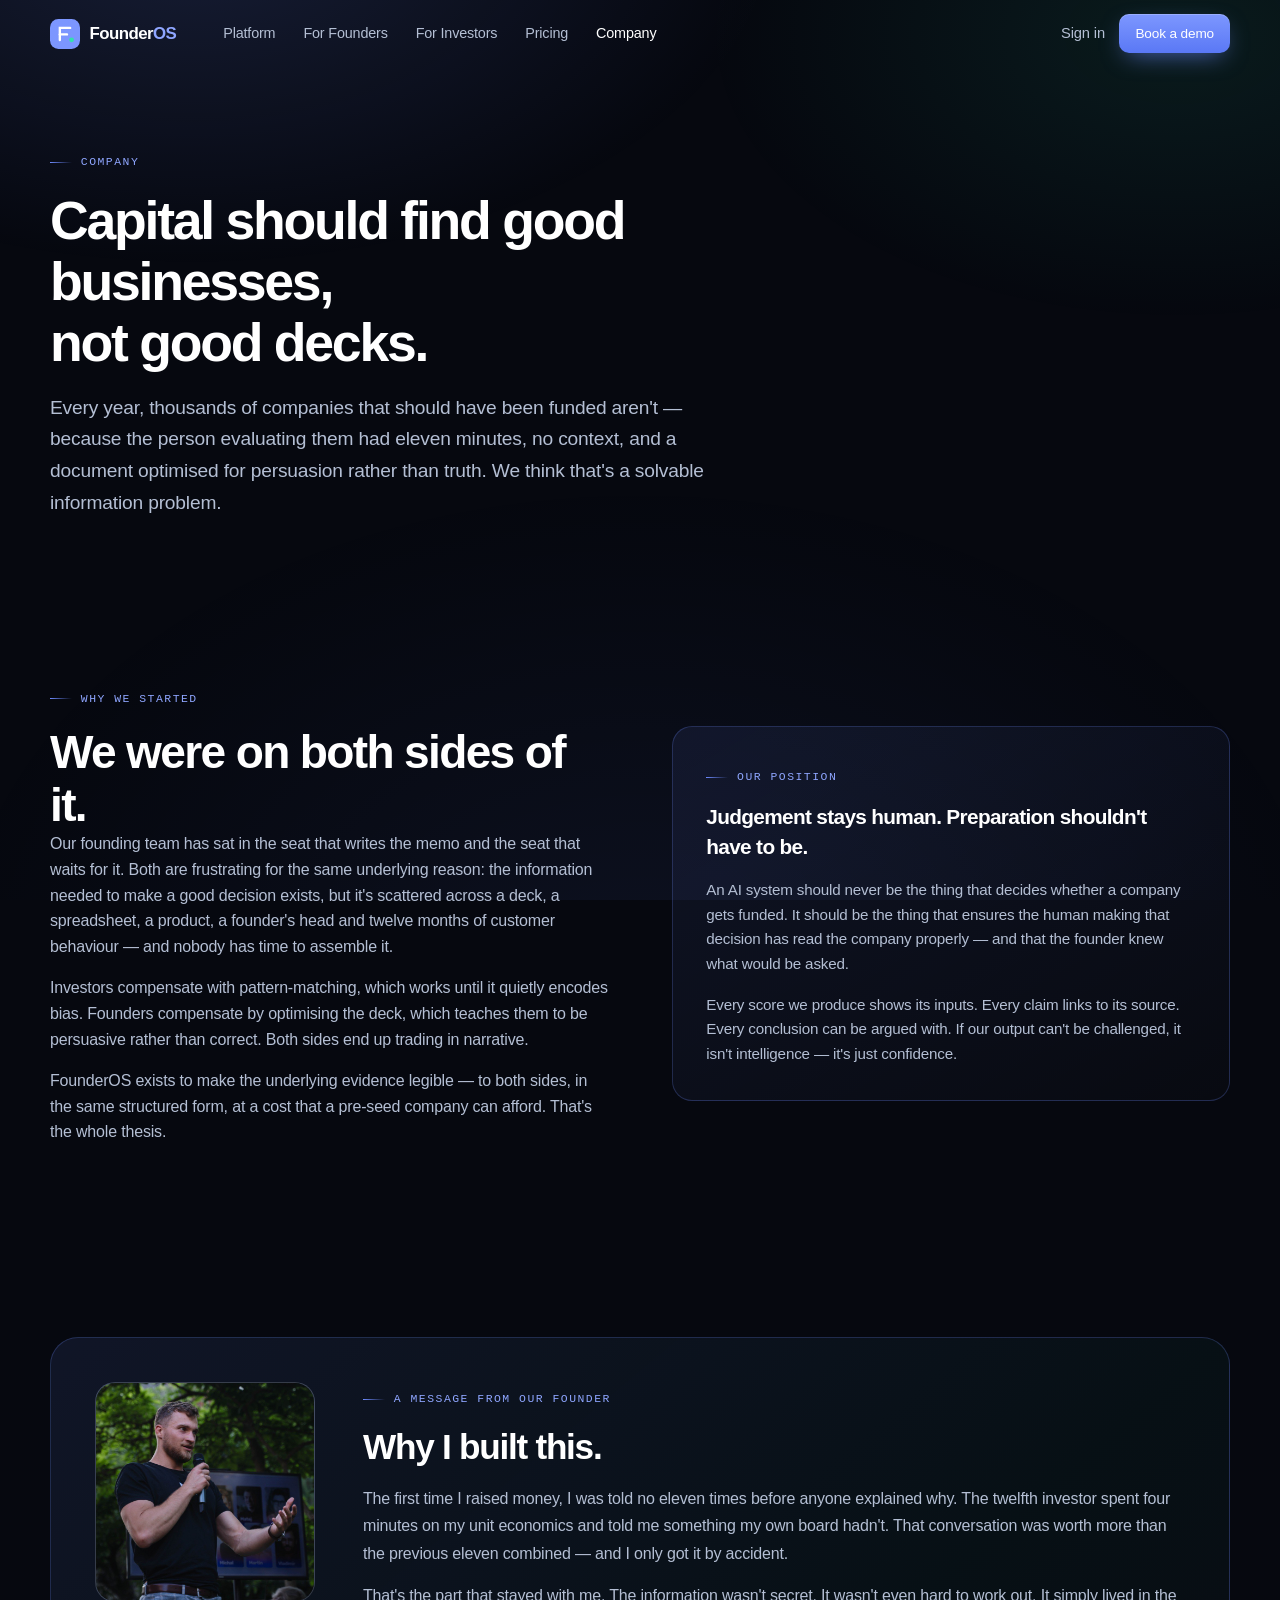
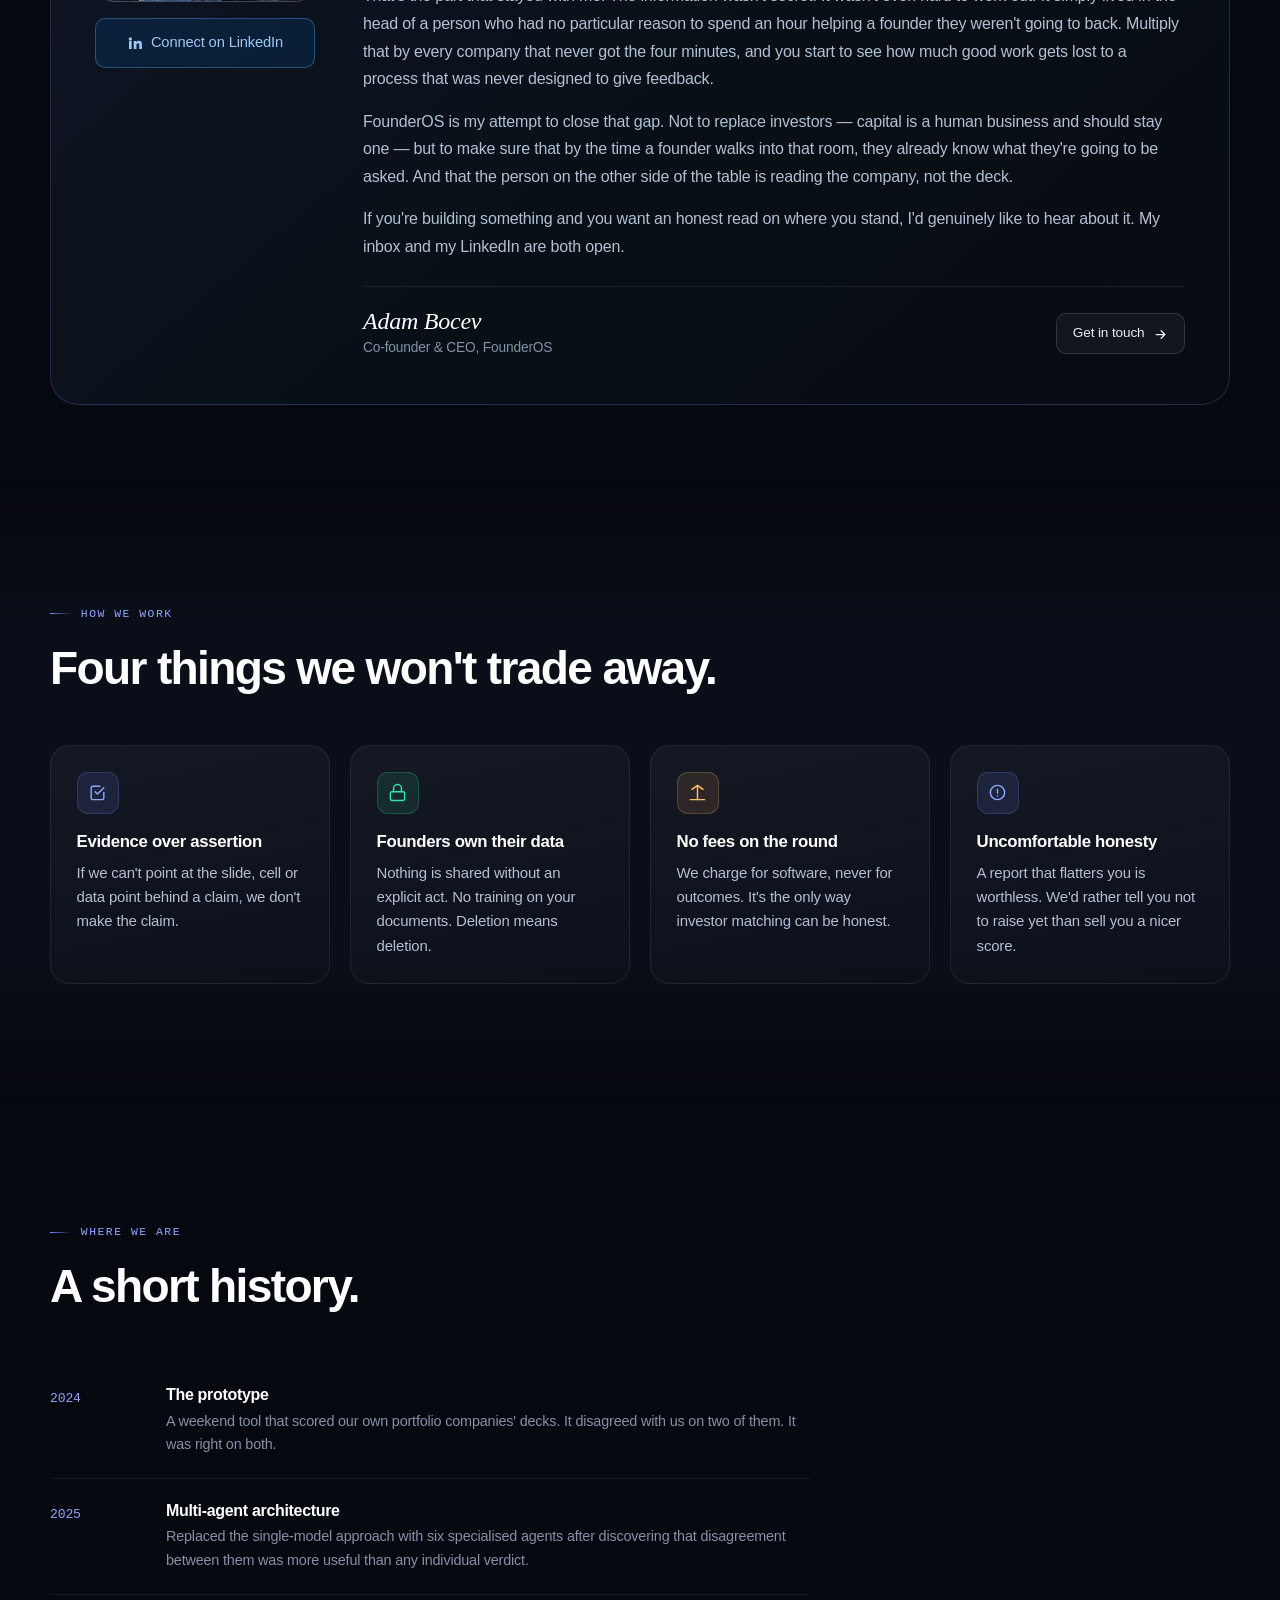
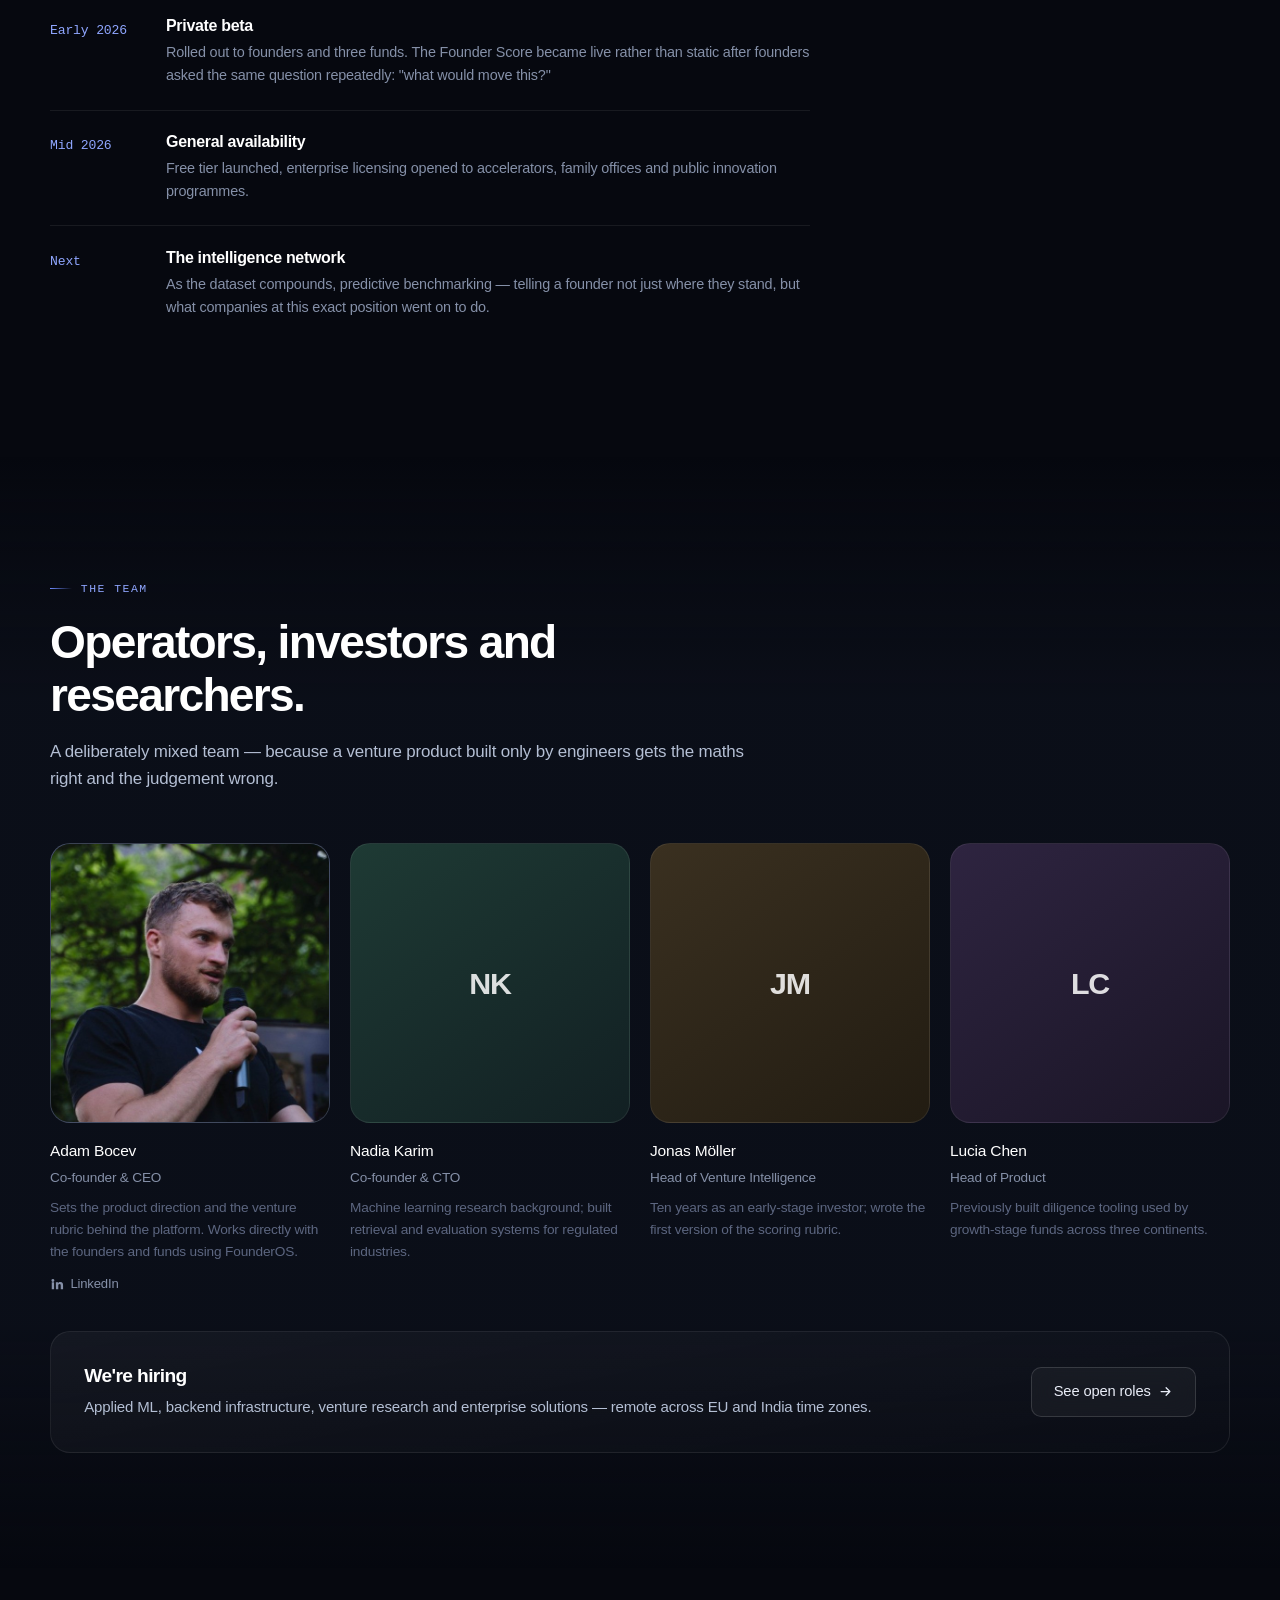
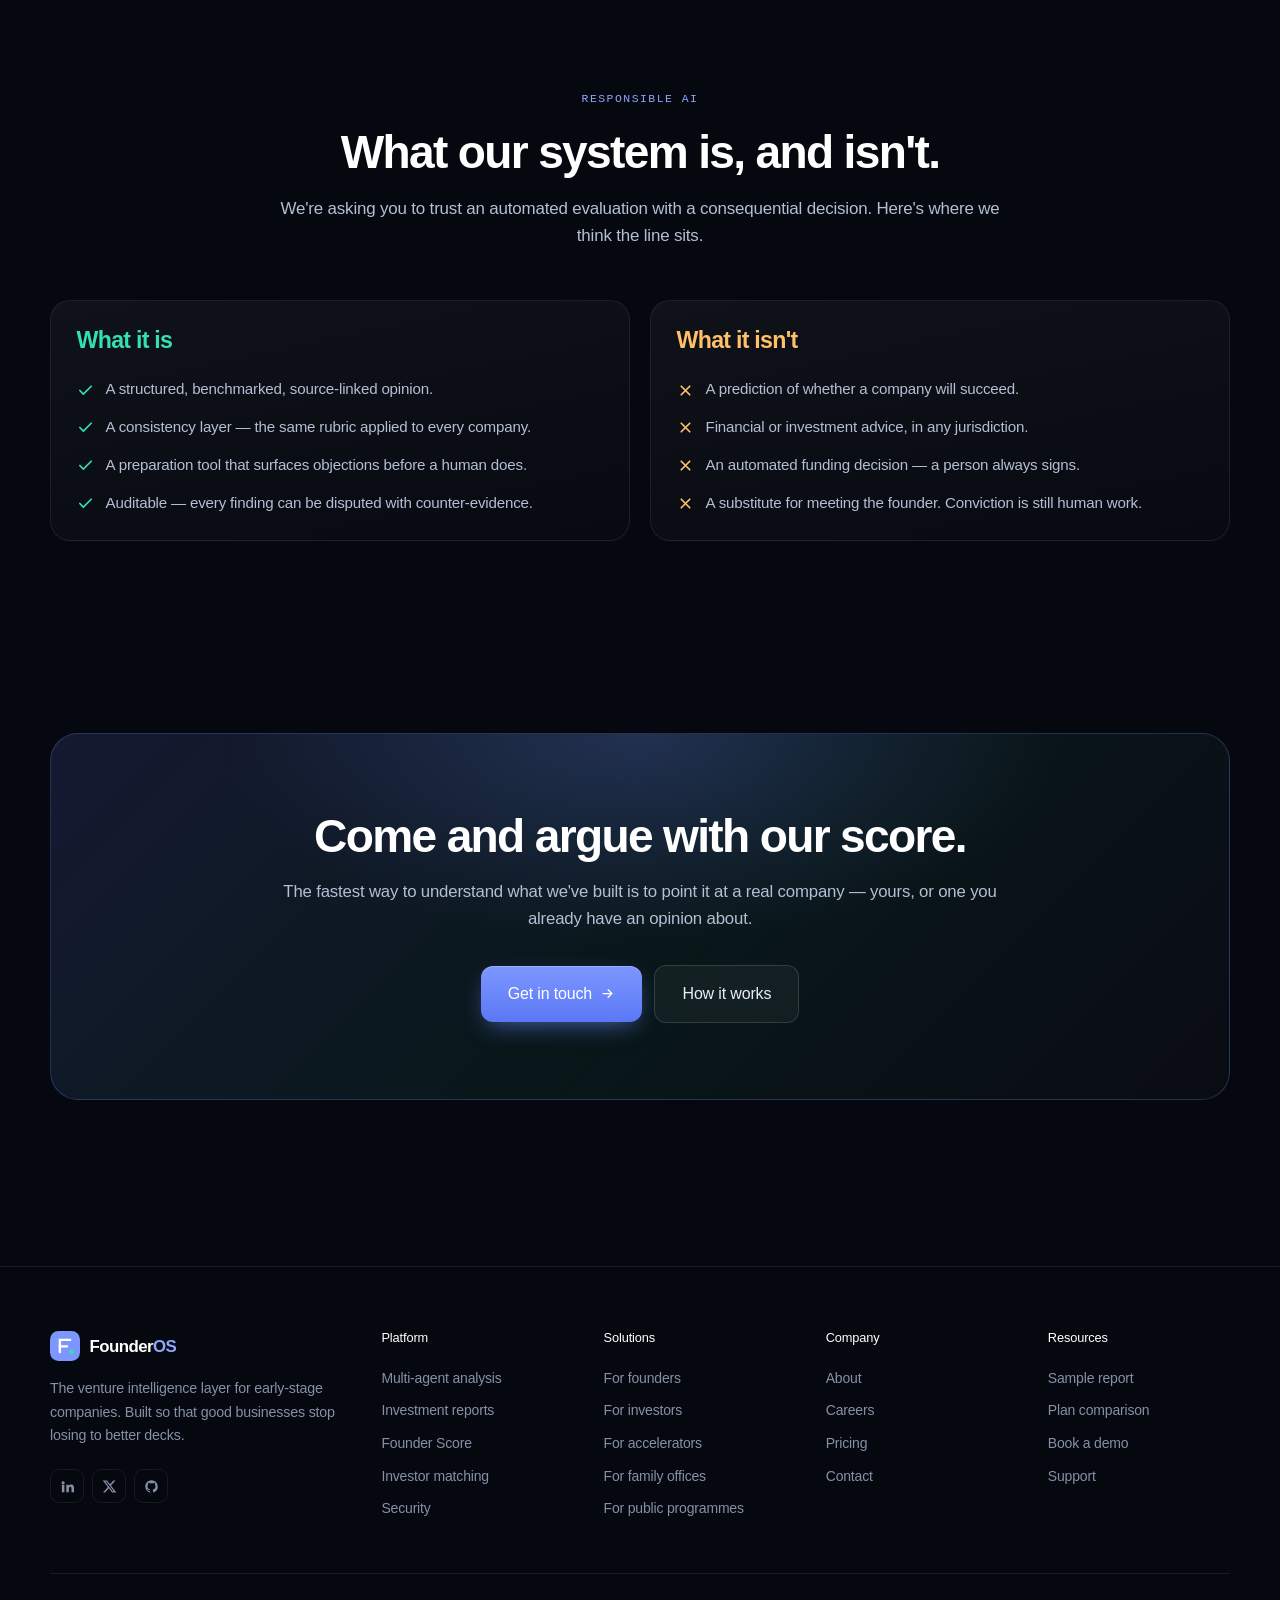
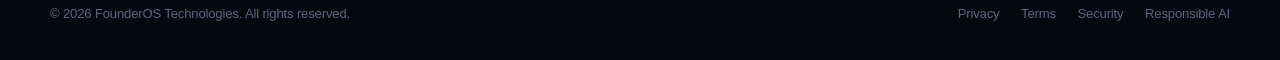
==== about.html @ e280fdc2 "Add FounderOS marketing website Seven-page static marketing site for FounderOS, the AI venture intel" ====
<!DOCTYPE html>
<html lang="en">
<head>
<meta charset="UTF-8">
<meta name="viewport" content="width=device-width, initial-scale=1">
<title>Company — Why we built FounderOS</title>
<meta name="description" content="FounderOS is building the venture intelligence layer for early-stage companies — so capital finds good businesses instead of good decks. Our story, principles and team.">
<meta name="theme-color" content="#06080F">
<link rel="icon" href="data:image/svg+xml,<svg xmlns='http://www.w3.org/2000/svg' viewBox='0 0 32 32'><rect width='32' height='32' rx='8' fill='%236E8BFF'/><path d='M10 22V10h11M10 16.5h8' stroke='%23fff' stroke-width='2.4' fill='none' stroke-linecap='round'/></svg>">
<link rel="stylesheet" href="assets/css/style.css">
</head>
<body>

<header class="nav">
  <div class="wrap nav__inner">
    <a href="index.html" class="logo" aria-label="FounderOS home">
      <svg class="logo__mark" viewBox="0 0 32 32" fill="none" aria-hidden="true">
        <rect width="32" height="32" rx="9" fill="url(#lg)"/>
        <path d="M10.5 22.5V9.5h11" stroke="#fff" stroke-width="2.5" stroke-linecap="round"/>
        <path d="M10.5 16.4h7.6" stroke="#fff" stroke-width="2.5" stroke-linecap="round"/>
        <circle cx="23" cy="22.2" r="2.6" fill="#33E0AE"/>
        <defs><linearGradient id="lg" x1="0" y1="0" x2="32" y2="32"><stop stop-color="#7D97FF"/><stop offset="1" stop-color="#4C69E8"/></linearGradient></defs>
      </svg>
      <span class="logo__text">Founder<span>OS</span></span>
    </a>
    <nav class="nav__links" aria-label="Primary">
      <a href="platform.html">Platform</a>
      <a href="founders.html">For Founders</a>
      <a href="investors.html">For Investors</a>
      <a href="pricing.html">Pricing</a>
      <a href="about.html">Company</a>
    </nav>
    <div class="nav__actions">
      <a href="contact.html" class="btn btn--quiet">Sign in</a>
      <a href="contact.html" class="btn btn--primary btn--sm">Book a demo</a>
      <button class="nav__toggle" aria-label="Toggle menu" aria-expanded="false"><span></span></button>
    </div>
  </div>
</header>

<div class="nav__mobile">
  <a href="platform.html">Platform</a>
  <a href="founders.html">For Founders</a>
  <a href="investors.html">For Investors</a>
  <a href="pricing.html">Pricing</a>
  <a href="about.html">Company</a>
  <a href="contact.html">Contact</a>
  <a href="contact.html" class="btn btn--primary btn--block">Book a demo</a>
</div>

<main>

<section class="page-hero">
  <div class="wrap">
    <div class="reveal" style="max-width:50rem">
      <span class="eyebrow">Company</span>
      <h1>Capital should find good businesses,<br>not good decks.</h1>
      <p class="lead">Every year, thousands of companies that should have been funded aren't — because
         the person evaluating them had eleven minutes, no context, and a document optimised for
         persuasion rather than truth. We think that's a solvable information problem.</p>
    </div>
  </div>
</section>

<!-- STORY -->
<section class="section">
  <div class="wrap">
    <div class="split">
      <div class="reveal">
        <span class="eyebrow">Why we started</span>
        <h2>We were on both sides of it.</h2>
        <p style="margin-bottom:1rem">Our founding team has sat in the seat that writes the memo and the seat that
           waits for it. Both are frustrating for the same underlying reason: the information
           needed to make a good decision exists, but it's scattered across a deck, a spreadsheet,
           a product, a founder's head and twelve months of customer behaviour — and nobody has
           time to assemble it.</p>
        <p style="margin-bottom:1rem">Investors compensate with pattern-matching, which works until it quietly
           encodes bias. Founders compensate by optimising the deck, which teaches them to be
           persuasive rather than correct. Both sides end up trading in narrative.</p>
        <p>FounderOS exists to make the underlying evidence legible — to both sides, in the
           same structured form, at a cost that a pre-seed company can afford. That's the whole
           thesis.</p>
      </div>

      <div class="split__media reveal" data-d="2">
        <div class="card card--pad" style="background:linear-gradient(150deg,rgba(110,139,255,.09),rgba(255,255,255,.01));border-color:rgba(110,139,255,.24)">
          <span class="eyebrow" style="margin-bottom:1rem">Our position</span>
          <h3 style="font-size:1.3rem;line-height:1.4;margin-bottom:1.1rem">Judgement stays human. Preparation shouldn't have to be.</h3>
          <p style="font-size:.95rem">An AI system should never be the thing that decides whether a company gets
             funded. It should be the thing that ensures the human making that decision has read
             the company properly — and that the founder knew what would be asked.</p>
          <p style="font-size:.95rem;margin-top:1rem">Every score we produce shows its inputs. Every claim links to its source.
             Every conclusion can be argued with. If our output can't be challenged, it isn't
             intelligence — it's just confidence.</p>
        </div>
      </div>
    </div>
  </div>
</section>

<!-- FOUNDER'S MESSAGE -->
<section class="section--tight" id="founders-message">
  <div class="wrap reveal">
    <div class="founder-note">
      <div class="founder-note__aside">
        <div class="portrait">
          <span class="portrait__fallback">AB</span>
          <img src="assets/img/adam-bocev.jpg" alt="Adam Bocev, Co-founder and CEO of FounderOS" loading="lazy" onerror="this.remove()">
        </div>
        <a href="https://www.linkedin.com/in/adam-bocev/" class="btn btn--li btn--block" target="_blank" rel="noopener noreferrer">
          <svg viewBox="0 0 24 24" fill="currentColor" aria-hidden="true"><path d="M4.98 3.5a2.5 2.5 0 11-.02 5 2.5 2.5 0 01.02-5zM3 9h4v12H3zM10 9h3.8v1.65h.05c.53-.95 1.83-1.95 3.77-1.95 4.03 0 4.78 2.5 4.78 5.76V21h-4v-5.7c0-1.36-.03-3.1-1.95-3.1-1.95 0-2.25 1.47-2.25 3v5.8h-4z"/></svg>
          Connect on LinkedIn
        </a>
      </div>

      <div class="founder-note__body">
        <span class="eyebrow">A message from our founder</span>
        <h2 style="font-size:clamp(1.6rem,2.8vw,2.2rem);margin-bottom:1.1rem">Why I built this.</h2>

        <p class="lead">The first time I raised money, I was told no eleven times before anyone
           explained why. The twelfth investor spent four minutes on my unit economics and told me
           something my own board hadn't. That conversation was worth more than the previous eleven
           combined — and I only got it by accident.</p>

        <p>That's the part that stayed with me. The information wasn't secret. It wasn't even hard
           to work out. It simply lived in the head of a person who had no particular reason to
           spend an hour helping a founder they weren't going to back. Multiply that by every
           company that never got the four minutes, and you start to see how much good work gets
           lost to a process that was never designed to give feedback.</p>

        <p>FounderOS is my attempt to close that gap. Not to replace investors — capital is a human
           business and should stay one — but to make sure that by the time a founder walks into
           that room, they already know what they're going to be asked. And that the person on the
           other side of the table is reading the company, not the deck.</p>

        <p>If you're building something and you want an honest read on where you stand, I'd genuinely
           like to hear about it. My inbox and my LinkedIn are both open.</p>

        <div class="signature">
          <div>
            <div class="signature__name">Adam Bocev</div>
            <div class="signature__role">Co-founder &amp; CEO, FounderOS</div>
          </div>
          <a href="contact.html" class="btn btn--ghost btn--sm" style="margin-left:auto">Get in touch
            <svg class="arrow" viewBox="0 0 24 24" fill="none" stroke="currentColor" stroke-width="2" stroke-linecap="round" stroke-linejoin="round"><path d="M5 12h14M13 6l6 6-6 6"/></svg>
          </a>
        </div>
      </div>
    </div>
  </div>
</section>

<!-- PRINCIPLES -->
<section class="section section--alt">
  <div class="wrap">
    <div class="sec-head reveal">
      <span class="eyebrow">How we work</span>
      <h2>Four things we won't trade away.</h2>
    </div>

    <div class="grid grid-4">
      <article class="card reveal" data-d="1">
        <div class="card__icon"><svg viewBox="0 0 24 24" fill="none" stroke="currentColor" stroke-width="1.8" stroke-linecap="round" stroke-linejoin="round"><path d="M9 11l3 3 8-8"/><path d="M20 12v7a2 2 0 01-2 2H6a2 2 0 01-2-2V6a2 2 0 012-2h9"/></svg></div>
        <h4>Evidence over assertion</h4>
        <p>If we can't point at the slide, cell or data point behind a claim, we don't make the claim.</p>
      </article>
      <article class="card reveal" data-d="2">
        <div class="card__icon card__icon--mint"><svg viewBox="0 0 24 24" fill="none" stroke="currentColor" stroke-width="1.8" stroke-linecap="round" stroke-linejoin="round"><rect x="3" y="11" width="18" height="11" rx="2"/><path d="M7 11V7a5 5 0 0110 0v4"/></svg></div>
        <h4>Founders own their data</h4>
        <p>Nothing is shared without an explicit act. No training on your documents. Deletion means deletion.</p>
      </article>
      <article class="card reveal" data-d="3">
        <div class="card__icon card__icon--amber"><svg viewBox="0 0 24 24" fill="none" stroke="currentColor" stroke-width="1.8" stroke-linecap="round" stroke-linejoin="round"><path d="M12 3v18M5 8l7-5 7 5"/><path d="M3 21h18"/></svg></div>
        <h4>No fees on the round</h4>
        <p>We charge for software, never for outcomes. It's the only way investor matching can be honest.</p>
      </article>
      <article class="card reveal" data-d="4">
        <div class="card__icon"><svg viewBox="0 0 24 24" fill="none" stroke="currentColor" stroke-width="1.8" stroke-linecap="round" stroke-linejoin="round"><circle cx="12" cy="12" r="9"/><path d="M12 8v5M12 16.5h.01"/></svg></div>
        <h4>Uncomfortable honesty</h4>
        <p>A report that flatters you is worthless. We'd rather tell you not to raise yet than sell you a nicer score.</p>
      </article>
    </div>
  </div>
</section>

<!-- TIMELINE -->
<section class="section">
  <div class="wrap">
    <div class="sec-head reveal">
      <span class="eyebrow">Where we are</span>
      <h2>A short history.</h2>
    </div>
    <div class="timeline reveal">
      <div class="tl-item"><span class="yr">2024</span><div><h4>The prototype</h4><p>A weekend tool that scored our own portfolio companies' decks. It disagreed with us on two of them. It was right on both.</p></div></div>
      <div class="tl-item"><span class="yr">2025</span><div><h4>Multi-agent architecture</h4><p>Replaced the single-model approach with six specialised agents after discovering that disagreement between them was more useful than any individual verdict.</p></div></div>
      <div class="tl-item"><span class="yr">Early 2026</span><div><h4>Private beta</h4><p>Rolled out to founders and three funds. The Founder Score became live rather than static after founders asked the same question repeatedly: "what would move this?"</p></div></div>
      <div class="tl-item"><span class="yr">Mid 2026</span><div><h4>General availability</h4><p>Free tier launched, enterprise licensing opened to accelerators, family offices and public innovation programmes.</p></div></div>
      <div class="tl-item"><span class="yr">Next</span><div><h4>The intelligence network</h4><p>As the dataset compounds, predictive benchmarking — telling a founder not just where they stand, but what companies at this exact position went on to do.</p></div></div>
    </div>
  </div>
</section>

<!-- TEAM -->
<section class="section section--alt">
  <div class="wrap">
    <div class="sec-head reveal">
      <span class="eyebrow">The team</span>
      <h2>Operators, investors and researchers.</h2>
      <p>A deliberately mixed team — because a venture product built only by engineers gets the
         maths right and the judgement wrong.</p>
    </div>

    <div class="team">
      <div class="member reveal" data-d="1">
        <div class="portrait" style="margin-bottom:1rem">
          <span class="portrait__fallback">AB</span>
          <img src="assets/img/adam-bocev-portrait.jpg" alt="Adam Bocev" loading="lazy" onerror="this.remove()">
        </div>
        <b>Adam Bocev</b><span>Co-founder &amp; CEO</span>
        <p>Sets the product direction and the venture rubric behind the platform. Works directly with the founders and funds using FounderOS.</p>
        <a class="member__li" href="https://www.linkedin.com/in/adam-bocev/" target="_blank" rel="noopener noreferrer">
          <svg viewBox="0 0 24 24" fill="currentColor" aria-hidden="true"><path d="M4.98 3.5a2.5 2.5 0 11-.02 5 2.5 2.5 0 01.02-5zM3 9h4v12H3zM10 9h3.8v1.65h.05c.53-.95 1.83-1.95 3.77-1.95 4.03 0 4.78 2.5 4.78 5.76V21h-4v-5.7c0-1.36-.03-3.1-1.95-3.1-1.95 0-2.25 1.47-2.25 3v5.8h-4z"/></svg>
          LinkedIn
        </a>
      </div>
      <div class="member reveal" data-d="2">
        <div class="member__ph" style="background:linear-gradient(145deg,#1E3A34,#122023)">NK</div>
        <b>Nadia Karim</b><span>Co-founder &amp; CTO</span>
        <p>Machine learning research background; built retrieval and evaluation systems for regulated industries.</p>
      </div>
      <div class="member reveal" data-d="3">
        <div class="member__ph" style="background:linear-gradient(145deg,#3A3020,#221C12)">JM</div>
        <b>Jonas Möller</b><span>Head of Venture Intelligence</span>
        <p>Ten years as an early-stage investor; wrote the first version of the scoring rubric.</p>
      </div>
      <div class="member reveal" data-d="4">
        <div class="member__ph" style="background:linear-gradient(145deg,#2E2440,#1A1526)">LC</div>
        <b>Lucia Chen</b><span>Head of Product</span>
        <p>Previously built diligence tooling used by growth-stage funds across three continents.</p>
      </div>
    </div>

    <div class="card card--pad reveal" style="margin-top:2rem;display:flex;align-items:center;gap:1.5rem;flex-wrap:wrap">
      <div style="flex:1;min-width:260px">
        <h3 style="font-size:1.2rem;margin-bottom:.5rem">We're hiring</h3>
        <p style="font-size:.94rem">Applied ML, backend infrastructure, venture research and enterprise solutions —
           remote across EU and India time zones.</p>
      </div>
      <a href="contact.html" class="btn btn--ghost">See open roles
        <svg class="arrow" viewBox="0 0 24 24" fill="none" stroke="currentColor" stroke-width="2" stroke-linecap="round" stroke-linejoin="round"><path d="M5 12h14M13 6l6 6-6 6"/></svg>
      </a>
    </div>
  </div>
</section>

<!-- RESPONSIBLE AI -->
<section class="section">
  <div class="wrap">
    <div class="sec-head sec-head--center reveal">
      <span class="eyebrow">Responsible AI</span>
      <h2>What our system is, and isn't.</h2>
      <p>We're asking you to trust an automated evaluation with a consequential decision.
         Here's where we think the line sits.</p>
    </div>

    <div class="grid grid-2">
      <article class="card reveal" data-d="1">
        <h3 style="color:var(--mint)">What it is</h3>
        <ul class="checklist">
          <li><svg viewBox="0 0 24 24" fill="none" stroke="currentColor" stroke-width="2.4" stroke-linecap="round" stroke-linejoin="round"><path d="M20 6L9 17l-5-5"/></svg><span>A structured, benchmarked, source-linked opinion.</span></li>
          <li><svg viewBox="0 0 24 24" fill="none" stroke="currentColor" stroke-width="2.4" stroke-linecap="round" stroke-linejoin="round"><path d="M20 6L9 17l-5-5"/></svg><span>A consistency layer — the same rubric applied to every company.</span></li>
          <li><svg viewBox="0 0 24 24" fill="none" stroke="currentColor" stroke-width="2.4" stroke-linecap="round" stroke-linejoin="round"><path d="M20 6L9 17l-5-5"/></svg><span>A preparation tool that surfaces objections before a human does.</span></li>
          <li><svg viewBox="0 0 24 24" fill="none" stroke="currentColor" stroke-width="2.4" stroke-linecap="round" stroke-linejoin="round"><path d="M20 6L9 17l-5-5"/></svg><span>Auditable — every finding can be disputed with counter-evidence.</span></li>
        </ul>
      </article>
      <article class="card reveal" data-d="2">
        <h3 style="color:var(--amber)">What it isn't</h3>
        <ul class="checklist">
          <li><svg viewBox="0 0 24 24" fill="none" stroke="var(--amber)" stroke-width="2.4" stroke-linecap="round" stroke-linejoin="round"><path d="M18 6L6 18M6 6l12 12"/></svg><span>A prediction of whether a company will succeed.</span></li>
          <li><svg viewBox="0 0 24 24" fill="none" stroke="var(--amber)" stroke-width="2.4" stroke-linecap="round" stroke-linejoin="round"><path d="M18 6L6 18M6 6l12 12"/></svg><span>Financial or investment advice, in any jurisdiction.</span></li>
          <li><svg viewBox="0 0 24 24" fill="none" stroke="var(--amber)" stroke-width="2.4" stroke-linecap="round" stroke-linejoin="round"><path d="M18 6L6 18M6 6l12 12"/></svg><span>An automated funding decision — a person always signs.</span></li>
          <li><svg viewBox="0 0 24 24" fill="none" stroke="var(--amber)" stroke-width="2.4" stroke-linecap="round" stroke-linejoin="round"><path d="M18 6L6 18M6 6l12 12"/></svg><span>A substitute for meeting the founder. Conviction is still human work.</span></li>
        </ul>
      </article>
    </div>
  </div>
</section>

<section class="section--tight">
  <div class="wrap reveal">
    <div class="cta-band">
      <h2>Come and argue with our score.</h2>
      <p>The fastest way to understand what we've built is to point it at a real company —
         yours, or one you already have an opinion about.</p>
      <div class="btn-row">
        <a href="contact.html" class="btn btn--primary btn--lg">Get in touch
          <svg class="arrow" viewBox="0 0 24 24" fill="none" stroke="currentColor" stroke-width="2" stroke-linecap="round" stroke-linejoin="round"><path d="M5 12h14M13 6l6 6-6 6"/></svg>
        </a>
        <a href="platform.html" class="btn btn--ghost btn--lg">How it works</a>
      </div>
    </div>
  </div>
</section>

</main>

<footer class="footer">
  <div class="wrap">
    <div class="footer__grid">
      <div class="footer__brand">
        <a href="index.html" class="logo">
          <svg class="logo__mark" viewBox="0 0 32 32" fill="none" aria-hidden="true">
            <rect width="32" height="32" rx="9" fill="url(#lgf)"/>
            <path d="M10.5 22.5V9.5h11" stroke="#fff" stroke-width="2.5" stroke-linecap="round"/>
            <path d="M10.5 16.4h7.6" stroke="#fff" stroke-width="2.5" stroke-linecap="round"/>
            <circle cx="23" cy="22.2" r="2.6" fill="#33E0AE"/>
            <defs><linearGradient id="lgf" x1="0" y1="0" x2="32" y2="32"><stop stop-color="#7D97FF"/><stop offset="1" stop-color="#4C69E8"/></linearGradient></defs>
          </svg>
          <span class="logo__text">Founder<span>OS</span></span>
        </a>
        <p>The venture intelligence layer for early-stage companies. Built so that good
           businesses stop losing to better decks.</p>
        <div class="footer__social">
          <a href="https://www.linkedin.com/in/adam-bocev/" aria-label="Adam Bocev on LinkedIn" target="_blank" rel="noopener noreferrer"><svg viewBox="0 0 24 24" fill="currentColor"><path d="M4.98 3.5a2.5 2.5 0 11-.02 5 2.5 2.5 0 01.02-5zM3 9h4v12H3zM10 9h3.8v1.65h.05c.53-.95 1.83-1.95 3.77-1.95 4.03 0 4.78 2.5 4.78 5.76V21h-4v-5.7c0-1.36-.03-3.1-1.95-3.1-1.95 0-2.25 1.47-2.25 3v5.8h-4z"/></svg></a>
          <a href="#" aria-label="X"><svg viewBox="0 0 24 24" fill="currentColor"><path d="M18.24 2.25h3.31l-7.23 8.26 8.5 11.24h-6.65l-5.22-6.82-5.96 6.82H1.68l7.73-8.84L1.25 2.25h6.82l4.71 6.23zm-1.16 17.52h1.83L7.02 4.13H5.06z"/></svg></a>
          <a href="#" aria-label="GitHub"><svg viewBox="0 0 24 24" fill="currentColor"><path d="M12 2C6.48 2 2 6.48 2 12c0 4.42 2.87 8.17 6.84 9.5.5.09.68-.22.68-.48v-1.7c-2.78.6-3.37-1.34-3.37-1.34-.45-1.16-1.11-1.47-1.11-1.47-.91-.62.07-.6.07-.6 1 .07 1.53 1.03 1.53 1.03.9 1.53 2.34 1.09 2.91.83.09-.65.35-1.09.63-1.34-2.22-.25-4.56-1.11-4.56-4.94 0-1.09.39-1.98 1.03-2.68-.1-.25-.45-1.27.1-2.65 0 0 .84-.27 2.75 1.02.8-.22 1.65-.33 2.5-.33s1.7.11 2.5.33c1.91-1.29 2.75-1.02 2.75-1.02.55 1.38.2 2.4.1 2.65.64.7 1.03 1.59 1.03 2.68 0 3.84-2.34 4.69-4.57 4.94.36.31.68.92.68 1.85v2.74c0 .27.18.58.69.48A10 10 0 0022 12c0-5.52-4.48-10-10-10z"/></svg></a>
        </div>
      </div>
      <div class="footer__col"><h5>Platform</h5><a href="platform.html">Multi-agent analysis</a><a href="platform.html">Investment reports</a><a href="platform.html">Founder Score</a><a href="platform.html">Investor matching</a><a href="platform.html">Security</a></div>
      <div class="footer__col"><h5>Solutions</h5><a href="founders.html">For founders</a><a href="investors.html">For investors</a><a href="investors.html">For accelerators</a><a href="investors.html">For family offices</a><a href="investors.html">For public programmes</a></div>
      <div class="footer__col"><h5>Company</h5><a href="about.html">About</a><a href="about.html">Careers</a><a href="pricing.html">Pricing</a><a href="contact.html">Contact</a></div>
      <div class="footer__col"><h5>Resources</h5><a href="platform.html">Sample report</a><a href="pricing.html">Plan comparison</a><a href="contact.html">Book a demo</a><a href="contact.html">Support</a></div>
    </div>
    <div class="footer__bottom">
      <span>© <span data-year>2026</span> FounderOS Technologies. All rights reserved.</span>
      <nav><a href="#">Privacy</a><a href="#">Terms</a><a href="#">Security</a><a href="#">Responsible AI</a></nav>
    </div>
  </div>
</footer>

<script src="assets/js/main.js"></script>
</body>
</html>
---- assets/css/style.css ----
/* ==========================================================================
   FounderOS — Design System
   Venture Intelligence Platform
   ========================================================================== */

/* ---------- Reset ---------- */
*, *::before, *::after { box-sizing: border-box; }
* { margin: 0; padding: 0; }
html { -webkit-text-size-adjust: 100%; scroll-behavior: smooth; }
body { -webkit-font-smoothing: antialiased; -moz-osx-font-smoothing: grayscale; }
img, svg, video { display: block; max-width: 100%; }
input, button, textarea, select { font: inherit; color: inherit; }
button { background: none; border: none; cursor: pointer; }
a { color: inherit; text-decoration: none; }
ul, ol { list-style: none; }

/* ---------- Tokens ---------- */
:root {
  --bg:            #06080F;
  --bg-2:          #090C15;
  --panel:         #0D111C;
  --panel-2:       #111726;
  --line:          rgba(255,255,255,.075);
  --line-strong:   rgba(255,255,255,.14);

  --text:          #E9EDF7;
  --text-2:        #B4BFD4;
  --muted:         #8590A8;
  --faint:         #5C6680;

  --accent:        #6E8BFF;
  --accent-soft:   #8FA6FF;
  --accent-dim:    rgba(110,139,255,.12);
  --mint:          #33E0AE;
  --mint-dim:      rgba(51,224,174,.11);
  --amber:         #FFC069;
  --rose:          #FF7A8A;

  --radius-sm: 8px;
  --radius:    14px;
  --radius-lg: 20px;
  --radius-xl: 28px;

  --shadow-sm: 0 1px 2px rgba(0,0,0,.4);
  --shadow:    0 12px 32px -12px rgba(0,0,0,.7);
  --shadow-lg: 0 40px 80px -32px rgba(0,0,0,.85);

  --font: "Inter", "SF Pro Display", -apple-system, BlinkMacSystemFont,
          "Segoe UI", Roboto, "Helvetica Neue", Arial, sans-serif;
  --mono: "JetBrains Mono", "SF Mono", ui-monospace, "Cascadia Mono",
          Consolas, "Liberation Mono", monospace;

  --wrap: 1180px;
  --nav-h: 68px;
  --ease: cubic-bezier(.22,.61,.36,1);
}

/* ---------- Base ---------- */
body {
  font-family: var(--font);
  background: var(--bg);
  color: var(--text);
  font-size: 16px;
  line-height: 1.6;
  letter-spacing: -0.011em;
  overflow-x: hidden;
}

/* Ambient page glow */
body::before {
  content: "";
  position: fixed;
  inset: 0;
  pointer-events: none;
  z-index: 0;
  background:
    radial-gradient(900px 520px at 15% -8%,  rgba(110,139,255,.16), transparent 65%),
    radial-gradient(760px 460px at 92% 4%,   rgba(51,224,174,.09),  transparent 62%),
    radial-gradient(1000px 700px at 50% 108%,rgba(110,139,255,.07), transparent 70%);
}
main, header, footer { position: relative; z-index: 1; }

::selection { background: rgba(110,139,255,.32); color: #fff; }

/* Scrollbar */
::-webkit-scrollbar { width: 11px; height: 11px; }
::-webkit-scrollbar-track { background: var(--bg); }
::-webkit-scrollbar-thumb { background: #1E2536; border-radius: 99px; border: 3px solid var(--bg); }
::-webkit-scrollbar-thumb:hover { background: #2B3450; }

/* ---------- Typography ---------- */
h1, h2, h3, h4, h5 { font-weight: 600; line-height: 1.14; letter-spacing: -0.032em; color: #fff; }
h1 { font-size: clamp(2.5rem, 5.6vw, 4.1rem); letter-spacing: -0.042em; }
h2 { font-size: clamp(1.95rem, 3.6vw, 2.9rem); letter-spacing: -0.036em; }
h3 { font-size: clamp(1.2rem, 1.9vw, 1.45rem); }
h4 { font-size: 1.05rem; letter-spacing: -0.02em; }
p  { color: var(--text-2); }

.lead { font-size: clamp(1.05rem, 1.55vw, 1.2rem); color: var(--text-2); line-height: 1.65; }
.gradient-text {
  background: linear-gradient(104deg, #fff 12%, var(--accent-soft) 58%, var(--mint) 100%);
  -webkit-background-clip: text; background-clip: text; color: transparent;
}
.mono { font-family: var(--mono); font-size: .78rem; letter-spacing: .04em; }

/* ---------- Layout ---------- */
.wrap { width: min(var(--wrap), calc(100% - 3rem)); margin-inline: auto; }
.section { padding: clamp(4.5rem, 9vw, 8rem) 0; }
.section--tight { padding: clamp(3.25rem, 6vw, 5rem) 0; }
.section--alt { background: linear-gradient(180deg, transparent, rgba(13,17,28,.72) 22%, rgba(13,17,28,.72) 78%, transparent); }

.divider { height: 1px; background: linear-gradient(90deg, transparent, var(--line-strong), transparent); }

.sec-head { max-width: 720px; margin-bottom: clamp(2.5rem, 4vw, 3.75rem); }
.sec-head--center { margin-inline: auto; text-align: center; }
.sec-head h2 { margin-bottom: 1rem; }
.sec-head p { font-size: 1.06rem; }

.grid { display: grid; gap: 1.25rem; }
.grid-2 { grid-template-columns: repeat(2, 1fr); }
.grid-3 { grid-template-columns: repeat(3, 1fr); }
.grid-4 { grid-template-columns: repeat(4, 1fr); }

/* ---------- Eyebrow / Pill ---------- */
.eyebrow {
  display: inline-flex; align-items: center; gap: .55rem;
  font-family: var(--mono); font-size: .715rem; font-weight: 500;
  letter-spacing: .13em; text-transform: uppercase;
  color: var(--accent-soft);
  margin-bottom: 1.15rem;
}
.eyebrow::before {
  content: ""; width: 22px; height: 1px;
  background: linear-gradient(90deg, var(--accent), transparent);
}
.sec-head--center .eyebrow::before { display: none; }

.pill {
  display: inline-flex; align-items: center; gap: .6rem;
  padding: .42rem .9rem .42rem .5rem;
  border: 1px solid var(--line-strong);
  border-radius: 99px;
  background: rgba(255,255,255,.03);
  backdrop-filter: blur(12px);
  font-size: .8rem; color: var(--text-2);
}
.pill b { color: #fff; font-weight: 500; }
.pill .tag {
  padding: .12rem .5rem; border-radius: 99px;
  background: var(--accent-dim); color: var(--accent-soft);
  font-family: var(--mono); font-size: .66rem; letter-spacing: .06em; text-transform: uppercase;
}
.dot { width: 6px; height: 6px; border-radius: 50%; background: var(--mint); box-shadow: 0 0 0 3px var(--mint-dim); }
.dot--pulse { animation: pulse 2.4s var(--ease) infinite; }
@keyframes pulse {
  0%,100% { box-shadow: 0 0 0 3px var(--mint-dim); }
  50%     { box-shadow: 0 0 0 7px rgba(51,224,174,.03); }
}

/* ---------- Buttons ---------- */
.btn {
  display: inline-flex; align-items: center; justify-content: center; gap: .5rem;
  padding: .78rem 1.35rem;
  border-radius: 10px;
  font-size: .92rem; font-weight: 500; letter-spacing: -.01em;
  white-space: nowrap;
  transition: all .22s var(--ease);
}
.btn svg { width: 15px; height: 15px; transition: transform .22s var(--ease); }
.btn:hover svg.arrow { transform: translateX(3px); }

.btn--primary {
  background: linear-gradient(180deg, #7D97FF, #5A78F5);
  color: #fff;
  box-shadow: 0 1px 0 rgba(255,255,255,.22) inset, 0 8px 24px -8px rgba(110,139,255,.7);
}
.btn--primary:hover { transform: translateY(-1px); box-shadow: 0 1px 0 rgba(255,255,255,.28) inset, 0 14px 32px -10px rgba(110,139,255,.85); }

.btn--ghost {
  background: rgba(255,255,255,.045);
  border: 1px solid var(--line-strong);
  color: var(--text);
  backdrop-filter: blur(12px);
}
.btn--ghost:hover { background: rgba(255,255,255,.085); border-color: rgba(255,255,255,.24); }

.btn--quiet { color: var(--text-2); padding-inline: .4rem; }
.btn--quiet:hover { color: #fff; }

.btn--lg { padding: .95rem 1.7rem; font-size: 1rem; border-radius: 12px; }
.btn--sm { padding: .55rem 1rem; font-size: .85rem; }
.btn--block { width: 100%; }

.btn-row { display: flex; flex-wrap: wrap; gap: .75rem; align-items: center; }

/* ---------- Navigation ---------- */
.nav {
  position: sticky; top: 0; z-index: 100;
  height: var(--nav-h);
  border-bottom: 1px solid transparent;
  transition: background .3s var(--ease), border-color .3s var(--ease), backdrop-filter .3s;
}
.nav.is-stuck {
  background: rgba(6,8,15,.78);
  backdrop-filter: blur(20px) saturate(160%);
  border-bottom-color: var(--line);
}
.nav__inner { display: flex; align-items: center; gap: 2.25rem; height: 100%; }

.logo { display: flex; align-items: center; gap: .6rem; flex-shrink: 0; }
.logo__mark { width: 30px; height: 30px; flex-shrink: 0; }
.logo__text { font-size: 1.055rem; font-weight: 600; letter-spacing: -.035em; color: #fff; }
.logo__text span { color: var(--accent-soft); }

.nav__links { display: flex; align-items: center; gap: .35rem; margin-right: auto; }
.nav__links a {
  padding: .48rem .7rem; border-radius: 8px;
  font-size: .9rem; color: var(--text-2);
  transition: color .18s, background .18s;
}
.nav__links a:hover { color: #fff; background: rgba(255,255,255,.05); }
.nav__links a.is-active { color: #fff; }
.nav__actions { display: flex; align-items: center; gap: .5rem; flex-shrink: 0; }

.nav__toggle { display: none; width: 40px; height: 40px; align-items: center; justify-content: center; border-radius: 9px; border: 1px solid var(--line-strong); }
.nav__toggle span { display: block; width: 16px; height: 1.5px; background: var(--text); border-radius: 2px; position: relative; transition: .25s var(--ease); }
.nav__toggle span::before, .nav__toggle span::after {
  content: ""; position: absolute; left: 0; width: 16px; height: 1.5px; background: var(--text); border-radius: 2px; transition: .25s var(--ease);
}
.nav__toggle span::before { top: -5px; }
.nav__toggle span::after  { top: 5px; }
.nav__toggle.is-open span { background: transparent; }
.nav__toggle.is-open span::before { top: 0; transform: rotate(45deg); }
.nav__toggle.is-open span::after  { top: 0; transform: rotate(-45deg); }

.nav__mobile {
  position: fixed; inset: var(--nav-h) 0 auto 0;
  background: rgba(6,8,15,.97);
  backdrop-filter: blur(24px);
  border-bottom: 1px solid var(--line);
  padding: 1rem 1.5rem 1.75rem;
  display: none; flex-direction: column; gap: .2rem;
  z-index: 99;
}
.nav__mobile.is-open { display: flex; animation: slideDown .28s var(--ease); }
@keyframes slideDown { from { opacity: 0; transform: translateY(-10px); } to { opacity: 1; transform: none; } }
.nav__mobile a { padding: .8rem .2rem; font-size: 1rem; color: var(--text-2); border-bottom: 1px solid var(--line); }
.nav__mobile a:last-of-type { border-bottom: 0; }
.nav__mobile .btn { margin-top: 1rem; }

/* ---------- Hero ---------- */
.hero { padding: clamp(3.5rem, 7vw, 6.5rem) 0 clamp(3rem, 6vw, 5rem); position: relative; }
.hero__grid { display: grid; grid-template-columns: 1.02fr .98fr; gap: clamp(2rem, 4vw, 3.5rem); align-items: center; }
.hero h1 { margin: 1.35rem 0 1.3rem; }
.hero .lead { max-width: 34rem; }
.hero .btn-row { margin-top: 2.1rem; }
.hero__note { margin-top: 1.5rem; font-size: .84rem; color: var(--faint); display: flex; align-items: center; gap: .5rem; }

.hero--center { text-align: center; }
.hero--center .lead { margin-inline: auto; }
.hero--center .btn-row { justify-content: center; }
.hero--center .eyebrow::before { display: none; }

/* Hero page (inner pages) */
.page-hero { padding: clamp(3.25rem, 6vw, 5.25rem) 0 clamp(2rem, 4vw, 3rem); }
.page-hero h1 { font-size: clamp(2.1rem, 4.4vw, 3.35rem); margin-bottom: 1.15rem; }
.page-hero .lead { max-width: 42rem; }

/* ---------- Trust bar ---------- */
.trust { padding: 2.25rem 0 1rem; }
.trust__label {
  text-align: center; font-family: var(--mono); font-size: .7rem;
  letter-spacing: .16em; text-transform: uppercase; color: var(--faint);
  margin-bottom: 1.6rem;
}
.trust__row {
  display: flex; flex-wrap: wrap; align-items: center; justify-content: center;
  gap: clamp(1.75rem, 4.5vw, 3.5rem);
}
.trust__item {
  display: flex; align-items: center; gap: .55rem;
  font-size: .98rem; font-weight: 500; letter-spacing: -.02em;
  color: var(--muted); opacity: .82;
  transition: opacity .25s, color .25s;
}
.trust__item:hover { opacity: 1; color: var(--text-2); }
.trust__item svg { width: 19px; height: 19px; opacity: .8; }

/* ---------- Cards ---------- */
.card {
  position: relative;
  padding: 1.6rem;
  border: 1px solid var(--line);
  border-radius: var(--radius-lg);
  background: linear-gradient(168deg, rgba(255,255,255,.045), rgba(255,255,255,.012));
  transition: border-color .28s var(--ease), transform .28s var(--ease), background .28s;
  overflow: hidden;
}
.card:hover { border-color: var(--line-strong); transform: translateY(-3px); }
.card h3, .card h4 { margin-bottom: .6rem; }
.card p { font-size: .935rem; line-height: 1.62; }

.card__icon {
  width: 42px; height: 42px; border-radius: 11px;
  display: grid; place-items: center;
  background: var(--accent-dim);
  border: 1px solid rgba(110,139,255,.22);
  color: var(--accent-soft);
  margin-bottom: 1.15rem;
}
.card__icon svg { width: 19px; height: 19px; }
.card__icon--mint { background: var(--mint-dim); border-color: rgba(51,224,174,.22); color: var(--mint); }
.card__icon--amber { background: rgba(255,192,105,.11); border-color: rgba(255,192,105,.22); color: var(--amber); }

.card--glow::after {
  content: ""; position: absolute; inset: -1px; border-radius: inherit; pointer-events: none;
  background: radial-gradient(340px 180px at var(--mx,50%) var(--my,0%), rgba(110,139,255,.15), transparent 70%);
  opacity: 0; transition: opacity .35s;
}
.card--glow:hover::after { opacity: 1; }

.card--flat { background: var(--panel); }
.card--pad { padding: clamp(1.6rem, 2.6vw, 2.4rem); }

/* ---------- Feature list ---------- */
.checklist { display: grid; gap: .85rem; margin-top: 1.5rem; }
.checklist li { display: flex; gap: .75rem; align-items: flex-start; font-size: .945rem; color: var(--text-2); }
.checklist svg { width: 17px; height: 17px; flex-shrink: 0; margin-top: .27rem; color: var(--mint); }
.checklist b { color: #fff; font-weight: 500; }

/* ---------- Report mock (hero visual) ---------- */
.mock {
  position: relative;
  border: 1px solid var(--line-strong);
  border-radius: var(--radius-xl);
  background: linear-gradient(165deg, #10151F, #0A0D16 65%);
  box-shadow: var(--shadow-lg);
  overflow: hidden;
}
.mock::before {
  content: ""; position: absolute; inset: 0; pointer-events: none;
  background: linear-gradient(150deg, rgba(255,255,255,.06), transparent 42%);
}
.mock__bar {
  display: flex; align-items: center; gap: .5rem;
  padding: .8rem 1.1rem;
  border-bottom: 1px solid var(--line);
  background: rgba(255,255,255,.022);
}
.mock__dots { display: flex; gap: 6px; }
.mock__dots i { width: 9px; height: 9px; border-radius: 50%; background: #232B3D; }
.mock__title { font-family: var(--mono); font-size: .72rem; color: var(--faint); margin-left: .4rem; letter-spacing: .02em; }
.mock__live {
  margin-left: auto; display: flex; align-items: center; gap: .4rem;
  font-family: var(--mono); font-size: .65rem; letter-spacing: .08em; text-transform: uppercase; color: var(--mint);
}
.mock__body { padding: 1.5rem; }

.score-row { display: flex; align-items: center; gap: 1.4rem; margin-bottom: 1.5rem; }
.dial { position: relative; width: 116px; height: 116px; flex-shrink: 0; }
.dial svg { transform: rotate(-90deg); width: 116px; height: 116px; }
.dial circle { fill: none; stroke-width: 9; stroke-linecap: round; }
.dial .track { stroke: rgba(255,255,255,.07); }
.dial .fill {
  stroke: url(#dialGrad);
  stroke-dasharray: 314;
  stroke-dashoffset: 314;
  transition: stroke-dashoffset 1.8s var(--ease);
}
.dial__val {
  position: absolute; inset: 0; display: grid; place-content: center; text-align: center;
}
.dial__val b { display: block; font-size: 1.9rem; font-weight: 600; letter-spacing: -.05em; color: #fff; line-height: 1; }
.dial__val span { font-family: var(--mono); font-size: .6rem; letter-spacing: .1em; text-transform: uppercase; color: var(--faint); }

.score-meta h4 { font-size: 1.15rem; margin-bottom: .3rem; }
.score-meta p { font-size: .85rem; color: var(--muted); margin-bottom: .75rem; }
.badge {
  display: inline-flex; align-items: center; gap: .4rem;
  padding: .25rem .65rem; border-radius: 99px;
  font-family: var(--mono); font-size: .66rem; letter-spacing: .07em; text-transform: uppercase;
}
.badge--mint { background: var(--mint-dim); color: var(--mint); border: 1px solid rgba(51,224,174,.24); }
.badge--blue { background: var(--accent-dim); color: var(--accent-soft); border: 1px solid rgba(110,139,255,.24); }
.badge--amber { background: rgba(255,192,105,.1); color: var(--amber); border: 1px solid rgba(255,192,105,.24); }
.badge--rose { background: rgba(255,122,138,.1); color: var(--rose); border: 1px solid rgba(255,122,138,.24); }

.metrics { display: grid; gap: .8rem; }
.metric { display: grid; grid-template-columns: 1fr auto; gap: .3rem .8rem; align-items: center; }
.metric__name { font-size: .84rem; color: var(--text-2); }
.metric__num { font-family: var(--mono); font-size: .78rem; color: #fff; }
.metric__bar { grid-column: 1 / -1; height: 4px; border-radius: 99px; background: rgba(255,255,255,.06); overflow: hidden; }
.metric__bar i {
  display: block; height: 100%; border-radius: 99px; width: 0;
  background: linear-gradient(90deg, var(--accent), var(--mint));
  transition: width 1.4s var(--ease);
}
.metric__bar i.is-warn { background: linear-gradient(90deg, #FF9A6B, var(--amber)); }

.mock__foot {
  margin-top: 1.4rem; padding-top: 1.15rem; border-top: 1px solid var(--line);
  display: flex; align-items: center; gap: .65rem; flex-wrap: wrap;
}
.avatars { display: flex; }
.avatars i {
  width: 26px; height: 26px; border-radius: 50%;
  border: 2px solid #0C1019;
  margin-left: -8px;
  display: grid; place-items: center;
  font-size: .62rem; font-weight: 600; font-style: normal; color: #05070D;
}
.avatars i:first-child { margin-left: 0; }
.mock__foot small { font-size: .78rem; color: var(--muted); }

/* Floating chips near mock */
.float-chip {
  position: absolute; z-index: 3;
  display: flex; align-items: center; gap: .55rem;
  padding: .6rem .85rem;
  border: 1px solid var(--line-strong);
  border-radius: 12px;
  background: rgba(13,17,28,.9);
  backdrop-filter: blur(14px);
  box-shadow: var(--shadow);
  font-size: .8rem; color: var(--text);
  animation: float 5.5s ease-in-out infinite;
}
.float-chip svg { width: 15px; height: 15px; }
.float-chip small { display: block; font-size: .68rem; color: var(--faint); }
.float-chip--a { top: 8%; right: -6%; }
.float-chip--b { bottom: 11%; left: -8%; animation-delay: -2.6s; }
@keyframes float { 0%,100% { transform: translateY(0); } 50% { transform: translateY(-9px); } }

.mock-wrap { position: relative; }

/* ---------- Stats ---------- */
.stats { display: grid; grid-template-columns: repeat(4, 1fr); gap: 1px; background: var(--line); border: 1px solid var(--line); border-radius: var(--radius-lg); overflow: hidden; }
.stat { padding: 1.75rem 1.5rem; background: var(--bg-2); }
.stat b { display: block; font-size: clamp(1.85rem, 3.2vw, 2.5rem); font-weight: 600; letter-spacing: -.045em; color: #fff; line-height: 1; margin-bottom: .5rem; }
.stat b em { font-style: normal; color: var(--accent-soft); }
.stat span { font-size: .875rem; color: var(--muted); }

/* ---------- Agents ---------- */
.agents { display: grid; grid-template-columns: repeat(3, 1fr); gap: 1.1rem; }
.agent {
  position: relative; padding: 1.5rem;
  border: 1px solid var(--line); border-radius: var(--radius-lg);
  background: linear-gradient(168deg, rgba(255,255,255,.04), rgba(255,255,255,.008));
  transition: .3s var(--ease);
}
.agent:hover { border-color: rgba(110,139,255,.34); transform: translateY(-3px); background: linear-gradient(168deg, rgba(110,139,255,.08), rgba(255,255,255,.012)); }
.agent__top { display: flex; align-items: center; justify-content: space-between; margin-bottom: 1.1rem; }
.agent__ico { width: 38px; height: 38px; border-radius: 10px; display: grid; place-items: center; background: rgba(255,255,255,.05); border: 1px solid var(--line-strong); color: var(--accent-soft); }
.agent__ico svg { width: 18px; height: 18px; }
.agent__id { font-family: var(--mono); font-size: .66rem; color: var(--faint); letter-spacing: .08em; }
.agent h4 { margin-bottom: .5rem; font-size: 1.02rem; }
.agent p { font-size: .885rem; line-height: 1.6; color: var(--muted); }
.agent__tags { display: flex; flex-wrap: wrap; gap: .35rem; margin-top: 1.1rem; }
.agent__tags span {
  font-family: var(--mono); font-size: .64rem; letter-spacing: .04em;
  padding: .2rem .5rem; border-radius: 6px;
  background: rgba(255,255,255,.045); color: var(--muted); border: 1px solid var(--line);
}

/* Synthesis node */
.synth {
  margin-top: 1.1rem; padding: 1.6rem clamp(1.5rem, 3vw, 2.25rem);
  border: 1px solid rgba(51,224,174,.24);
  border-radius: var(--radius-lg);
  background: linear-gradient(120deg, rgba(51,224,174,.09), rgba(110,139,255,.06));
  display: flex; align-items: center; gap: 1.35rem; flex-wrap: wrap;
}
.synth__ico { width: 46px; height: 46px; border-radius: 12px; display: grid; place-items: center; background: rgba(51,224,174,.14); border: 1px solid rgba(51,224,174,.3); color: var(--mint); flex-shrink: 0; }
.synth__ico svg { width: 21px; height: 21px; }
.synth div h4 { margin-bottom: .3rem; }
.synth div p { font-size: .9rem; color: var(--text-2); }
.synth > div:nth-child(2) { flex: 1; min-width: 240px; }

/* ---------- Steps ---------- */
.steps { display: grid; grid-template-columns: repeat(4, 1fr); gap: 1.1rem; counter-reset: s; }
.step { position: relative; padding-top: 2.6rem; }
.step::before {
  counter-increment: s; content: "0" counter(s);
  position: absolute; top: 0; left: 0;
  font-family: var(--mono); font-size: .8rem; letter-spacing: .08em;
  color: var(--accent-soft);
}
.step::after {
  content: ""; position: absolute; top: .55rem; left: 2.4rem; right: 0; height: 1px;
  background: linear-gradient(90deg, var(--line-strong), transparent);
}
.step:last-child::after { display: none; }
.step h4 { margin-bottom: .55rem; }
.step p { font-size: .91rem; color: var(--muted); }

/* ---------- Tabs ---------- */
.tabs { display: flex; gap: .3rem; padding: .3rem; border: 1px solid var(--line); border-radius: 12px; background: rgba(255,255,255,.025); width: fit-content; margin-bottom: 2.25rem; }
.tabs--center { margin-inline: auto; }
.tab {
  padding: .58rem 1.15rem; border-radius: 9px;
  font-size: .89rem; color: var(--muted);
  transition: .2s var(--ease);
}
.tab:hover { color: var(--text); }
.tab.is-active { background: rgba(255,255,255,.075); color: #fff; box-shadow: var(--shadow-sm); }
.tab-panel { display: none; }
.tab-panel.is-active { display: block; animation: fadeUp .4s var(--ease); }
@keyframes fadeUp { from { opacity: 0; transform: translateY(10px); } to { opacity: 1; transform: none; } }

/* ---------- Split feature ---------- */
.split { display: grid; grid-template-columns: 1fr 1fr; gap: clamp(2rem, 5vw, 4.5rem); align-items: center; }
.split--rev .split__media { order: -1; }
.split + .split { margin-top: clamp(4rem, 7vw, 6.5rem); }

/* ---------- Panel / terminal ---------- */
.panel {
  border: 1px solid var(--line-strong); border-radius: var(--radius-lg);
  background: linear-gradient(165deg, #0F141E, #090C14);
  box-shadow: var(--shadow); overflow: hidden;
}
.panel__head { padding: .9rem 1.2rem; border-bottom: 1px solid var(--line); display: flex; align-items: center; gap: .6rem; }
.panel__head h5 { font-size: .88rem; font-weight: 500; }
.panel__head .badge { margin-left: auto; }
.panel__body { padding: 1.35rem; }

.log { display: grid; gap: .7rem; }
.log__line { display: flex; gap: .7rem; align-items: flex-start; font-size: .855rem; }
.log__line .t { font-family: var(--mono); font-size: .7rem; color: var(--faint); padding-top: .18rem; flex-shrink: 0; }
.log__line .n { color: var(--text-2); }
.log__line .n b { color: #fff; font-weight: 500; }
.log__line .s { margin-left: auto; flex-shrink: 0; }

/* Memo excerpt */
.memo { font-size: .89rem; line-height: 1.72; color: var(--text-2); }
.memo h5 { font-size: .78rem; font-family: var(--mono); letter-spacing: .1em; text-transform: uppercase; color: var(--faint); margin: 1.25rem 0 .5rem; }
.memo h5:first-child { margin-top: 0; }
.memo p + p { margin-top: .7rem; }
.memo mark { background: rgba(110,139,255,.16); color: var(--accent-soft); padding: .05rem .25rem; border-radius: 4px; }

/* ---------- Comparison table ---------- */
.table-wrap { overflow-x: auto; border: 1px solid var(--line); border-radius: var(--radius-lg); background: var(--bg-2); }
table { width: 100%; border-collapse: collapse; min-width: 640px; }
th, td { padding: .95rem 1.15rem; text-align: left; font-size: .9rem; border-bottom: 1px solid var(--line); }
thead th { font-family: var(--mono); font-size: .7rem; letter-spacing: .1em; text-transform: uppercase; color: var(--faint); font-weight: 500; background: rgba(255,255,255,.02); }
tbody tr:last-child td { border-bottom: 0; }
tbody td:first-child { color: #fff; font-weight: 500; }
td.yes { color: var(--mint); }
td.no  { color: var(--faint); }
tbody tr:hover { background: rgba(255,255,255,.018); }

/* ---------- Pricing ---------- */
.plans { display: grid; grid-template-columns: repeat(3, 1fr); gap: 1.25rem; align-items: start; }
.plan {
  position: relative; padding: 1.9rem 1.7rem;
  border: 1px solid var(--line); border-radius: var(--radius-lg);
  background: linear-gradient(168deg, rgba(255,255,255,.04), rgba(255,255,255,.01));
  transition: .3s var(--ease);
}
.plan:hover { border-color: var(--line-strong); }
.plan--featured {
  border-color: rgba(110,139,255,.4);
  background: linear-gradient(168deg, rgba(110,139,255,.11), rgba(255,255,255,.015));
  box-shadow: 0 30px 70px -34px rgba(110,139,255,.5);
}
.plan__flag {
  position: absolute; top: -11px; left: 50%; transform: translateX(-50%);
  padding: .25rem .75rem; border-radius: 99px;
  background: linear-gradient(180deg, #7D97FF, #5A78F5); color: #fff;
  font-family: var(--mono); font-size: .63rem; letter-spacing: .09em; text-transform: uppercase;
  white-space: nowrap;
}
.plan__name { font-size: 1.05rem; font-weight: 600; color: #fff; margin-bottom: .35rem; }
.plan__for { font-size: .84rem; color: var(--muted); min-height: 2.6em; }
.plan__price { display: flex; align-items: baseline; gap: .35rem; margin: 1.35rem 0 .35rem; }
.plan__price b { font-size: 2.6rem; font-weight: 600; letter-spacing: -.05em; color: #fff; line-height: 1; }
.plan__price span { font-size: .86rem; color: var(--muted); }
.plan__billed { font-size: .78rem; color: var(--faint); margin-bottom: 1.5rem; }
.plan .btn { margin-bottom: 1.6rem; }
.plan__feats { display: grid; gap: .68rem; padding-top: 1.5rem; border-top: 1px solid var(--line); }
.plan__feats li { display: flex; gap: .65rem; align-items: flex-start; font-size: .875rem; color: var(--text-2); }
.plan__feats svg { width: 15px; height: 15px; flex-shrink: 0; margin-top: .26rem; color: var(--mint); }
.plan__feats .head { font-family: var(--mono); font-size: .66rem; letter-spacing: .1em; text-transform: uppercase; color: var(--faint); display: block; margin-bottom: -.1rem; }

.toggle-wrap { display: flex; align-items: center; justify-content: center; gap: .85rem; margin-bottom: 2.5rem; font-size: .89rem; color: var(--muted); }
.toggle-wrap b { color: #fff; font-weight: 500; }
.switch { width: 46px; height: 26px; border-radius: 99px; background: rgba(255,255,255,.09); border: 1px solid var(--line-strong); position: relative; transition: .25s var(--ease); flex-shrink: 0; }
.switch::after { content: ""; position: absolute; top: 2px; left: 2px; width: 20px; height: 20px; border-radius: 50%; background: var(--text); transition: .25s var(--ease); }
.switch.is-on { background: rgba(110,139,255,.35); border-color: rgba(110,139,255,.5); }
.switch.is-on::after { transform: translateX(20px); background: var(--accent-soft); }
.save-tag { padding: .18rem .5rem; border-radius: 99px; background: var(--mint-dim); color: var(--mint); font-family: var(--mono); font-size: .64rem; letter-spacing: .05em; }

/* ---------- Testimonials ---------- */
.quotes { display: grid; grid-template-columns: repeat(3, 1fr); gap: 1.25rem; }
.quote {
  padding: 1.75rem; border: 1px solid var(--line); border-radius: var(--radius-lg);
  background: linear-gradient(168deg, rgba(255,255,255,.038), rgba(255,255,255,.008));
  display: flex; flex-direction: column;
}
.quote__mark { font-size: 2.6rem; line-height: 1; color: var(--accent); opacity: .35; font-family: Georgia, serif; margin-bottom: .35rem; }
.quote p { font-size: .955rem; line-height: 1.68; color: var(--text-2); flex: 1; }
.quote__by { display: flex; align-items: center; gap: .75rem; margin-top: 1.5rem; padding-top: 1.25rem; border-top: 1px solid var(--line); }
.quote__av { width: 36px; height: 36px; border-radius: 50%; display: grid; place-items: center; font-size: .78rem; font-weight: 600; color: #05070D; flex-shrink: 0; }
.quote__by b { display: block; font-size: .875rem; font-weight: 500; color: #fff; }
.quote__by span { font-size: .79rem; color: var(--muted); }

/* ---------- FAQ ---------- */
.faq { max-width: 780px; margin-inline: auto; border-top: 1px solid var(--line); }
.faq__item { border-bottom: 1px solid var(--line); }
.faq__q {
  width: 100%; display: flex; align-items: center; justify-content: space-between; gap: 1.5rem;
  padding: 1.35rem 0; text-align: left;
  font-size: 1.01rem; font-weight: 500; color: #fff;
  transition: color .2s;
}
.faq__q:hover { color: var(--accent-soft); }
.faq__q i {
  flex-shrink: 0; width: 22px; height: 22px; border-radius: 50%;
  border: 1px solid var(--line-strong); position: relative; transition: .3s var(--ease);
}
.faq__q i::before, .faq__q i::after {
  content: ""; position: absolute; top: 50%; left: 50%; transform: translate(-50%,-50%);
  background: currentColor; border-radius: 2px;
}
.faq__q i::before { width: 9px; height: 1.5px; }
.faq__q i::after  { width: 1.5px; height: 9px; transition: .3s var(--ease); }
.faq__item.is-open .faq__q i { transform: rotate(180deg); border-color: var(--accent); color: var(--accent-soft); }
.faq__item.is-open .faq__q i::after { opacity: 0; }
.faq__a { max-height: 0; overflow: hidden; transition: max-height .38s var(--ease); }
.faq__a p { padding-bottom: 1.4rem; font-size: .945rem; line-height: 1.7; max-width: 62ch; }

/* ---------- CTA band ---------- */
.cta-band {
  position: relative; overflow: hidden;
  padding: clamp(3rem, 6vw, 4.75rem) clamp(1.75rem, 5vw, 4rem);
  border: 1px solid rgba(110,139,255,.26);
  border-radius: var(--radius-xl);
  background: linear-gradient(135deg, rgba(110,139,255,.14), rgba(51,224,174,.07) 55%, rgba(255,255,255,.02));
  text-align: center;
}
.cta-band::before {
  content: ""; position: absolute; inset: 0; pointer-events: none;
  background: radial-gradient(600px 300px at 50% 0%, rgba(110,139,255,.22), transparent 70%);
}
.cta-band > * { position: relative; }
.cta-band h2 { margin-bottom: 1rem; }
.cta-band p { max-width: 46rem; margin-inline: auto; font-size: 1.05rem; }
.cta-band .btn-row { justify-content: center; margin-top: 2rem; }
.cta-band small { display: block; margin-top: 1.25rem; font-size: .82rem; color: var(--faint); }

/* ---------- Forms ---------- */
.form { display: grid; gap: 1.1rem; }
.field { display: grid; gap: .45rem; }
.field label { font-size: .84rem; color: var(--text-2); font-weight: 500; }
.field label span { color: var(--faint); font-weight: 400; }
.field input, .field select, .field textarea {
  width: 100%; padding: .8rem .95rem;
  border: 1px solid var(--line-strong); border-radius: 10px;
  background: rgba(255,255,255,.035);
  font-size: .93rem; color: var(--text);
  transition: border-color .2s, background .2s, box-shadow .2s;
}
.field textarea { min-height: 128px; resize: vertical; }
.field input::placeholder, .field textarea::placeholder { color: var(--faint); }
.field input:focus, .field select:focus, .field textarea:focus {
  outline: none; border-color: rgba(110,139,255,.6);
  background: rgba(110,139,255,.06);
  box-shadow: 0 0 0 3px rgba(110,139,255,.13);
}
.field select { appearance: none; cursor: pointer;
  background-image: url("data:image/svg+xml,%3Csvg xmlns='http://www.w3.org/2000/svg' viewBox='0 0 24 24' fill='none' stroke='%238590A8' stroke-width='2'%3E%3Cpath d='M6 9l6 6 6-6'/%3E%3C/svg%3E");
  background-repeat: no-repeat; background-position: right .85rem center; background-size: 16px; padding-right: 2.4rem;
}
.field select option { background: #0D111C; }
.form__row { display: grid; grid-template-columns: 1fr 1fr; gap: 1.1rem; }
.form__note { font-size: .8rem; color: var(--faint); line-height: 1.6; }
.form__ok {
  display: none; align-items: center; gap: .7rem; padding: .9rem 1.1rem;
  border: 1px solid rgba(51,224,174,.3); border-radius: 10px;
  background: var(--mint-dim); color: var(--mint); font-size: .89rem;
}
.form__ok.is-shown { display: flex; animation: fadeUp .35s var(--ease); }
.form__ok svg { width: 17px; height: 17px; flex-shrink: 0; }

/* ---------- Contact info ---------- */
.contact-item { display: flex; gap: .9rem; padding: 1.15rem 0; border-bottom: 1px solid var(--line); }
.contact-item:last-child { border-bottom: 0; }
.contact-item svg { width: 18px; height: 18px; color: var(--accent-soft); flex-shrink: 0; margin-top: .22rem; }
.contact-item b { display: block; font-size: .9rem; font-weight: 500; color: #fff; margin-bottom: .15rem; }
.contact-item span, .contact-item a { font-size: .89rem; color: var(--muted); }
.contact-item a:hover { color: var(--accent-soft); }

/* ---------- Team ---------- */
.team { display: grid; grid-template-columns: repeat(4, 1fr); gap: 1.25rem; }
.member { text-align: left; }
.member__ph {
  aspect-ratio: 1/1; border-radius: var(--radius-lg); margin-bottom: 1rem;
  display: grid; place-items: center;
  border: 1px solid var(--line);
  font-size: 1.9rem; font-weight: 600; letter-spacing: -.04em; color: rgba(255,255,255,.85);
}
.member b { display: block; font-size: .97rem; font-weight: 500; color: #fff; }
.member span { font-size: .85rem; color: var(--muted); }
.member p { font-size: .855rem; color: var(--faint); margin-top: .5rem; line-height: 1.6; }

/* ---------- Portrait (photo with initials fallback) ---------- */
.portrait {
  position: relative; overflow: hidden;
  border-radius: var(--radius-lg);
  border: 1px solid var(--line-strong);
  background: linear-gradient(145deg, #26314C, #131A28);
  aspect-ratio: 1 / 1;
  flex-shrink: 0;
}
.portrait img {
  position: absolute; inset: 0; z-index: 1;
  width: 100%; height: 100%; object-fit: cover; object-position: center top;
}
.portrait__fallback {
  position: absolute; inset: 0; display: grid; place-items: center;
  font-size: clamp(1.6rem, 4vw, 2.4rem); font-weight: 600; letter-spacing: -.04em;
  color: rgba(255,255,255,.82);
}
.portrait--round { border-radius: 50%; }
.portrait--sm { width: 56px; height: 56px; }
.portrait--sm .portrait__fallback { font-size: 1.05rem; }

/* ---------- Founder's message ---------- */
.founder-note {
  display: grid; grid-template-columns: 220px 1fr;
  gap: clamp(1.75rem, 4vw, 3rem);
  align-items: start;
  padding: clamp(1.75rem, 3.5vw, 2.75rem);
  border: 1px solid rgba(110,139,255,.24);
  border-radius: var(--radius-xl);
  background: linear-gradient(140deg, rgba(110,139,255,.1), rgba(51,224,174,.04) 60%, rgba(255,255,255,.015));
}
.founder-note__aside { display: grid; gap: 1rem; }
.founder-note__body p { font-size: 1rem; line-height: 1.72; }
.founder-note__body p + p { margin-top: .95rem; }
.founder-note__body .lead { margin-bottom: .95rem; }

.signature {
  margin-top: 1.6rem; padding-top: 1.35rem; border-top: 1px solid var(--line);
  display: flex; align-items: center; gap: 1rem; flex-wrap: wrap;
}
.signature__name {
  font-family: Georgia, "Times New Roman", serif; font-style: italic;
  font-size: 1.5rem; letter-spacing: -.01em; color: #fff; line-height: 1;
}
.signature__role { font-size: .86rem; color: var(--muted); margin-top: .3rem; }

/* LinkedIn button */
.btn--li {
  background: rgba(10,102,194,.16);
  border: 1px solid rgba(90,160,230,.38);
  color: #9CC8F5;
}
.btn--li:hover { background: rgba(10,102,194,.28); border-color: rgba(120,185,245,.55); color: #CFE5FB; transform: translateY(-1px); }
.btn--li svg { width: 16px; height: 16px; }

/* Inline LinkedIn link on team cards */
.member__li {
  display: inline-flex; align-items: center; gap: .4rem;
  margin-top: .65rem; font-size: .82rem; color: var(--muted);
  transition: color .2s var(--ease);
}
.member__li svg { width: 14px; height: 14px; }
.member__li:hover { color: #9CC8F5; }

@media (max-width: 720px) {
  .founder-note { grid-template-columns: 1fr; }
  .founder-note__aside { grid-template-columns: 120px 1fr; align-items: center; gap: 1.25rem; }
  .founder-note__aside .btn { grid-column: 1 / -1; }
}

/* ---------- Timeline ---------- */
.timeline { display: grid; gap: 0; max-width: 760px; }
.tl-item { display: grid; grid-template-columns: 92px 1fr; gap: 1.5rem; padding: 1.4rem 0; border-bottom: 1px solid var(--line); }
.tl-item:last-child { border-bottom: 0; }
.tl-item .yr { font-family: var(--mono); font-size: .82rem; color: var(--accent-soft); padding-top: .15rem; }
.tl-item h4 { margin-bottom: .35rem; font-size: 1rem; }
.tl-item p { font-size: .9rem; color: var(--muted); }

/* ---------- Footer ---------- */
.footer { border-top: 1px solid var(--line); padding: clamp(3rem, 5vw, 4.25rem) 0 2.25rem; margin-top: clamp(4rem, 7vw, 6rem); }
.footer__grid { display: grid; grid-template-columns: 1.6fr repeat(4, 1fr); gap: 2.5rem; margin-bottom: 3rem; }
.footer__brand p { font-size: .89rem; color: var(--muted); margin: 1rem 0 1.35rem; max-width: 26rem; line-height: 1.65; }
.footer__social { display: flex; gap: .5rem; }
.footer__social a {
  width: 34px; height: 34px; border-radius: 9px; display: grid; place-items: center;
  border: 1px solid var(--line); color: var(--muted);
  transition: .22s var(--ease);
}
.footer__social a:hover { border-color: var(--line-strong); color: #fff; background: rgba(255,255,255,.05); transform: translateY(-2px); }
.footer__social svg { width: 15px; height: 15px; }
.footer__col h5 { font-size: .8rem; font-weight: 500; color: #fff; margin-bottom: 1rem; letter-spacing: -.01em; }
.footer__col a { display: block; font-size: .875rem; color: var(--muted); padding: .32rem 0; transition: color .18s; }
.footer__col a:hover { color: var(--accent-soft); }
.footer__bottom {
  padding-top: 1.85rem; border-top: 1px solid var(--line);
  display: flex; align-items: center; justify-content: space-between; gap: 1rem; flex-wrap: wrap;
  font-size: .82rem; color: var(--faint);
}
.footer__bottom nav { display: flex; gap: 1.35rem; flex-wrap: wrap; }
.footer__bottom a:hover { color: var(--text-2); }

/* ---------- Scroll reveal ---------- */
.reveal { opacity: 0; transform: translateY(18px); transition: opacity .7s var(--ease), transform .7s var(--ease); }
.reveal.is-in { opacity: 1; transform: none; }
.reveal[data-d="1"] { transition-delay: .07s; }
.reveal[data-d="2"] { transition-delay: .14s; }
.reveal[data-d="3"] { transition-delay: .21s; }
.reveal[data-d="4"] { transition-delay: .28s; }
.reveal[data-d="5"] { transition-delay: .35s; }

@media (prefers-reduced-motion: reduce) {
  * { animation-duration: .01ms !important; animation-iteration-count: 1 !important; transition-duration: .01ms !important; }
  html { scroll-behavior: auto; }
  .reveal { opacity: 1; transform: none; }
}

/* ---------- Responsive ---------- */
@media (max-width: 1024px) {
  .hero__grid { grid-template-columns: 1fr; gap: 3rem; }
  .hero .lead { max-width: none; }
  .float-chip--a { right: 2%; }
  .float-chip--b { left: 2%; }
  .agents, .grid-3, .quotes, .plans { grid-template-columns: repeat(2, 1fr); }
  .grid-4, .team { grid-template-columns: repeat(2, 1fr); }
  .steps { grid-template-columns: repeat(2, 1fr); row-gap: 2.25rem; }
  .step:nth-child(2)::after { display: none; }
  .footer__grid { grid-template-columns: 1fr 1fr 1fr; }
  .footer__brand { grid-column: 1 / -1; }
  .plan--featured { order: -1; grid-column: 1 / -1; }
}

@media (max-width: 860px) {
  .nav__links { display: none; }
  .nav__actions .btn--quiet { display: none; }
  .nav__toggle { display: flex; }
  .nav__inner { justify-content: space-between; gap: 1rem; }
  .split, .split--rev .split__media { grid-template-columns: 1fr; order: 0; }
  .split { gap: 2.25rem; }
  .stats { grid-template-columns: repeat(2, 1fr); }
}

@media (max-width: 620px) {
  .wrap { width: calc(100% - 2.25rem); }
  .agents, .grid-2, .grid-3, .grid-4, .quotes, .plans, .team, .steps, .form__row { grid-template-columns: 1fr; }
  .step::after { display: none; }
  .plan--featured { order: 0; }
  .footer__grid { grid-template-columns: 1fr 1fr; }
  .float-chip { display: none; }
  .score-row { flex-direction: column; align-items: flex-start; gap: 1rem; }
  .tabs { width: 100%; overflow-x: auto; }
  .btn-row .btn { flex: 1; min-width: 160px; }
  .tl-item { grid-template-columns: 1fr; gap: .4rem; }
  .footer__bottom { flex-direction: column; align-items: flex-start; }
}
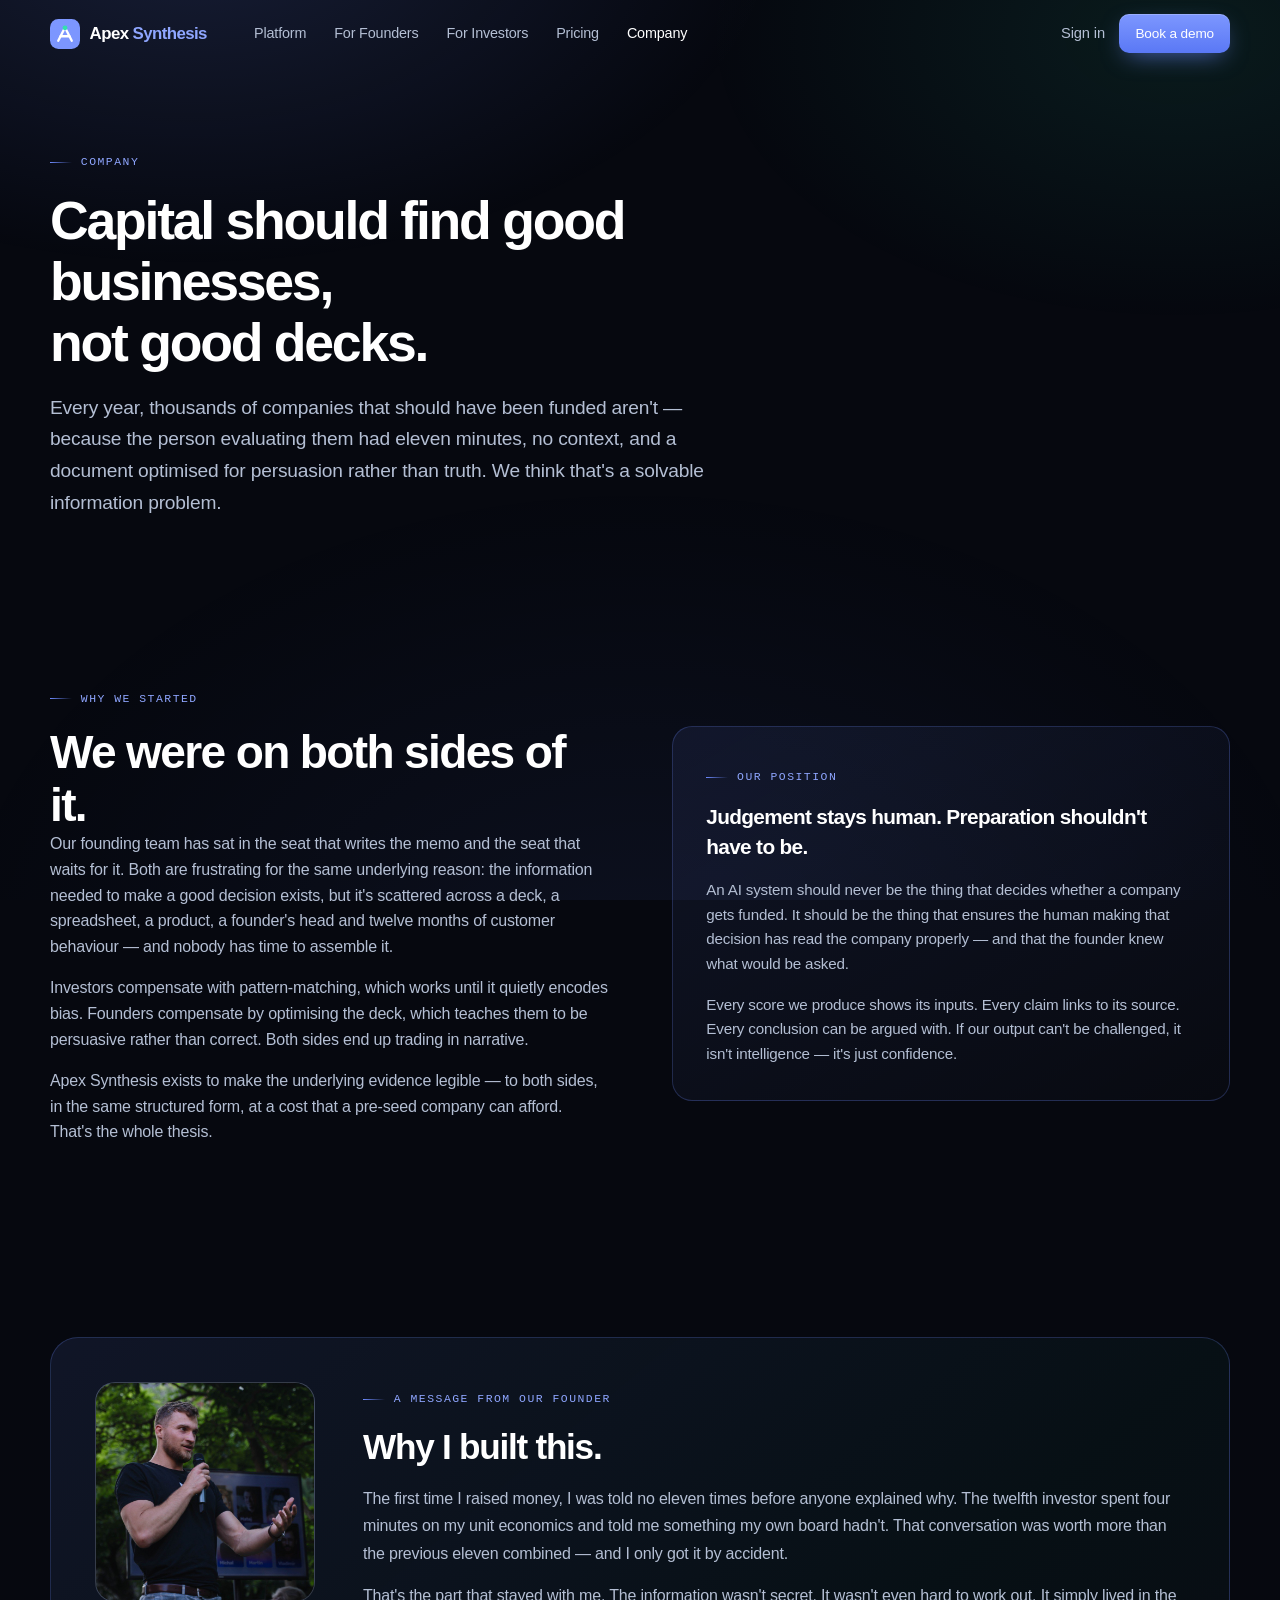
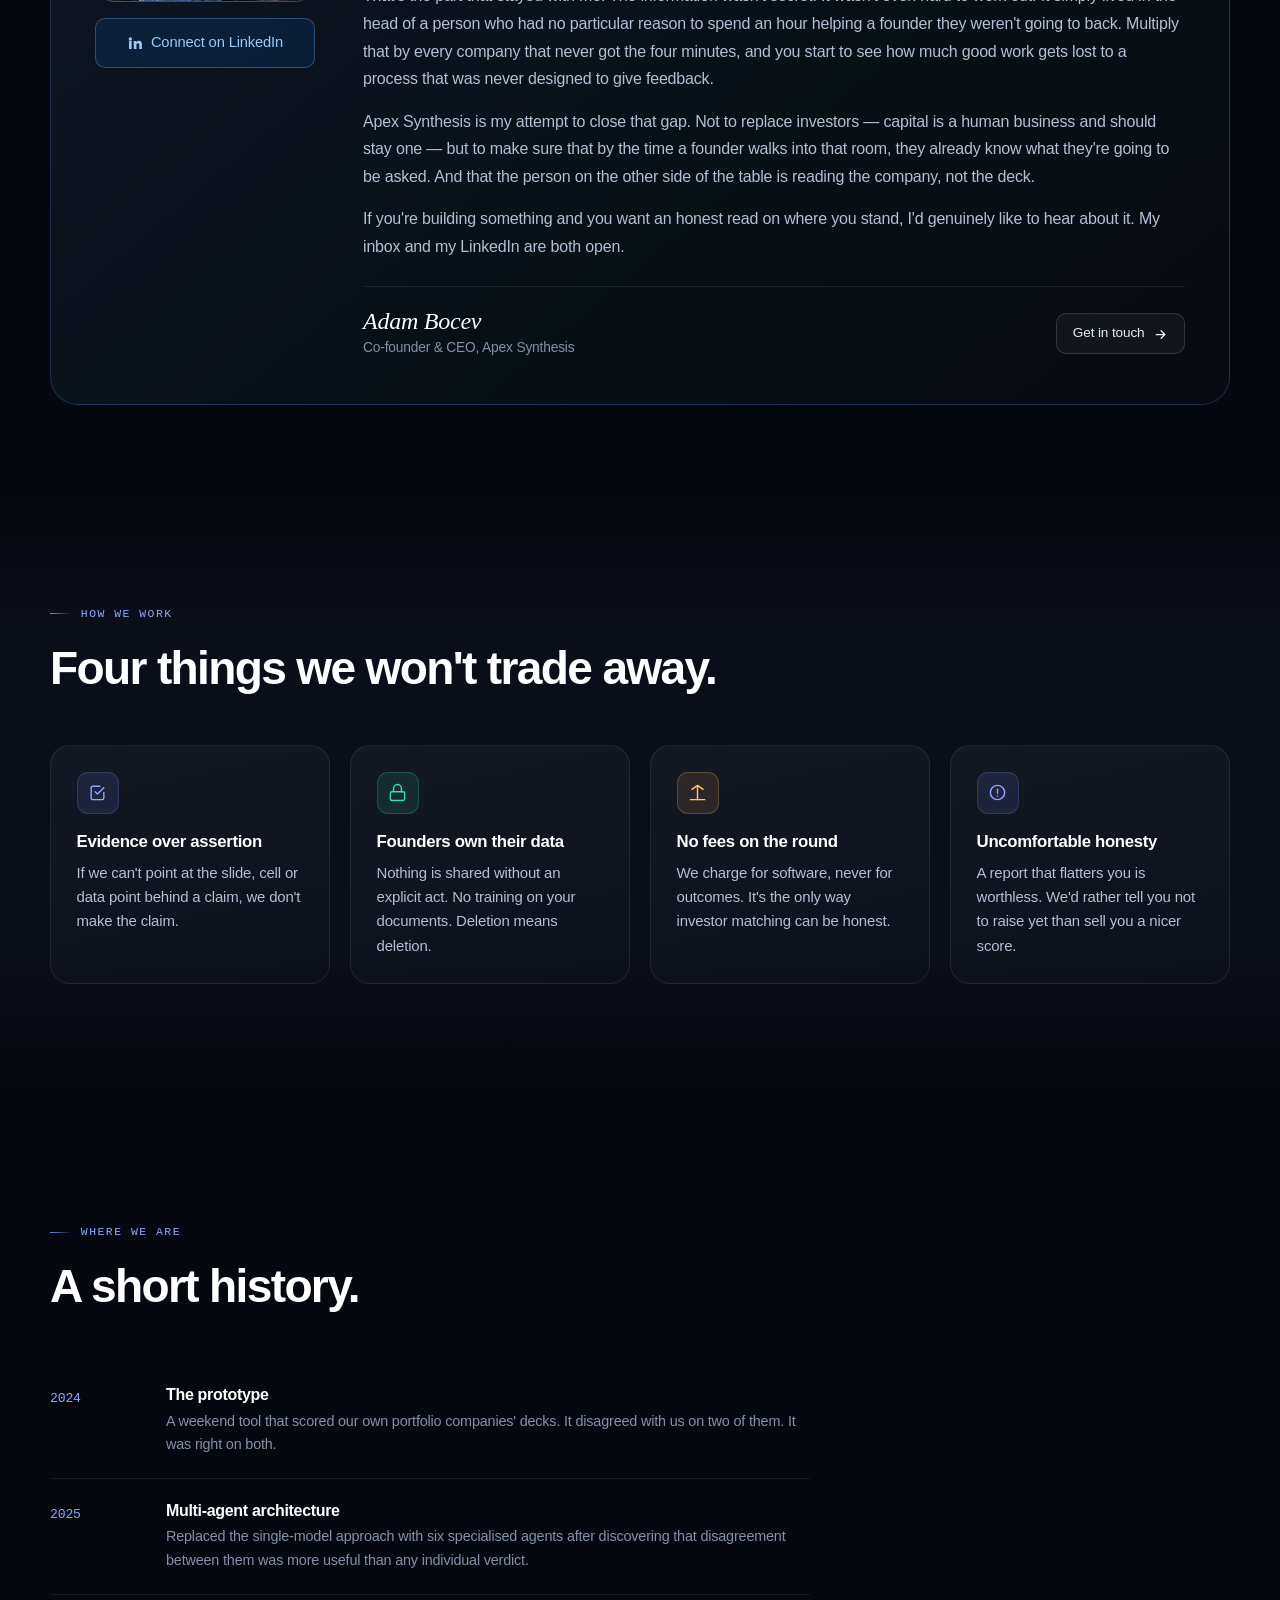
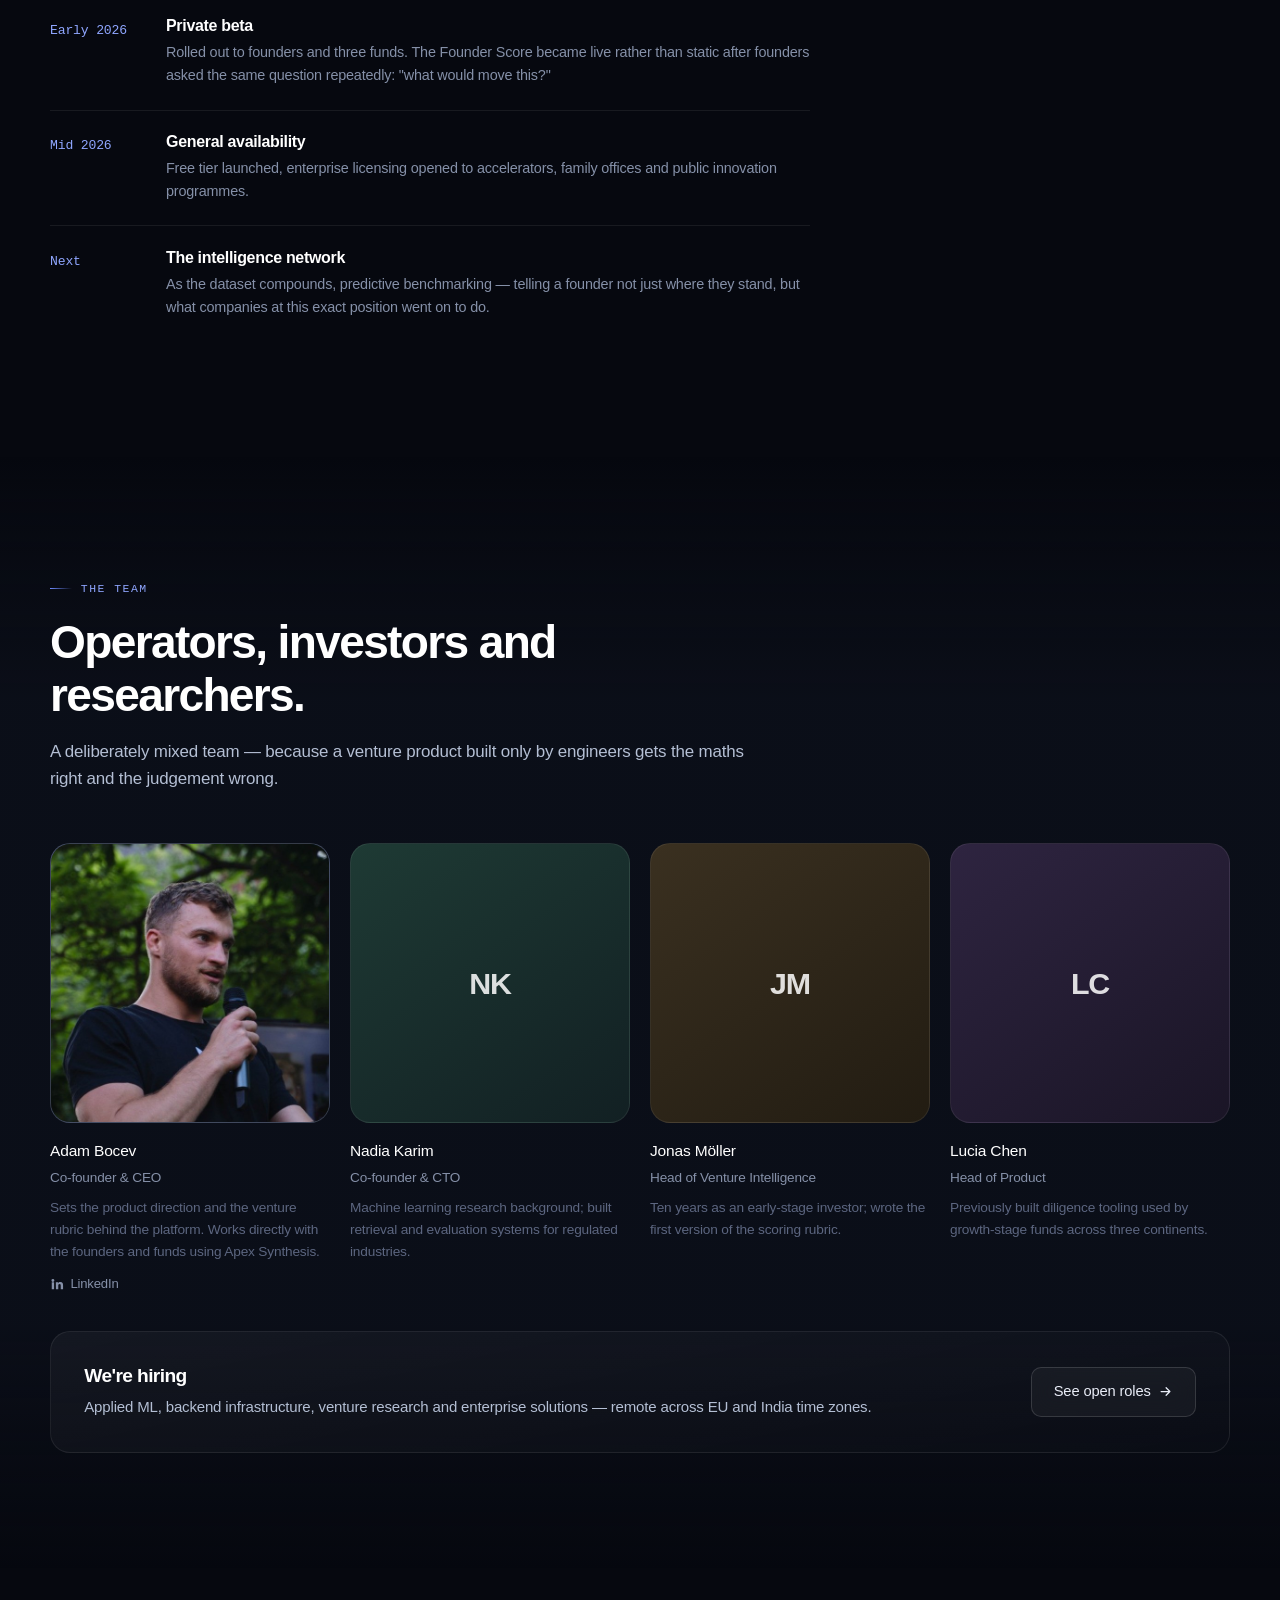
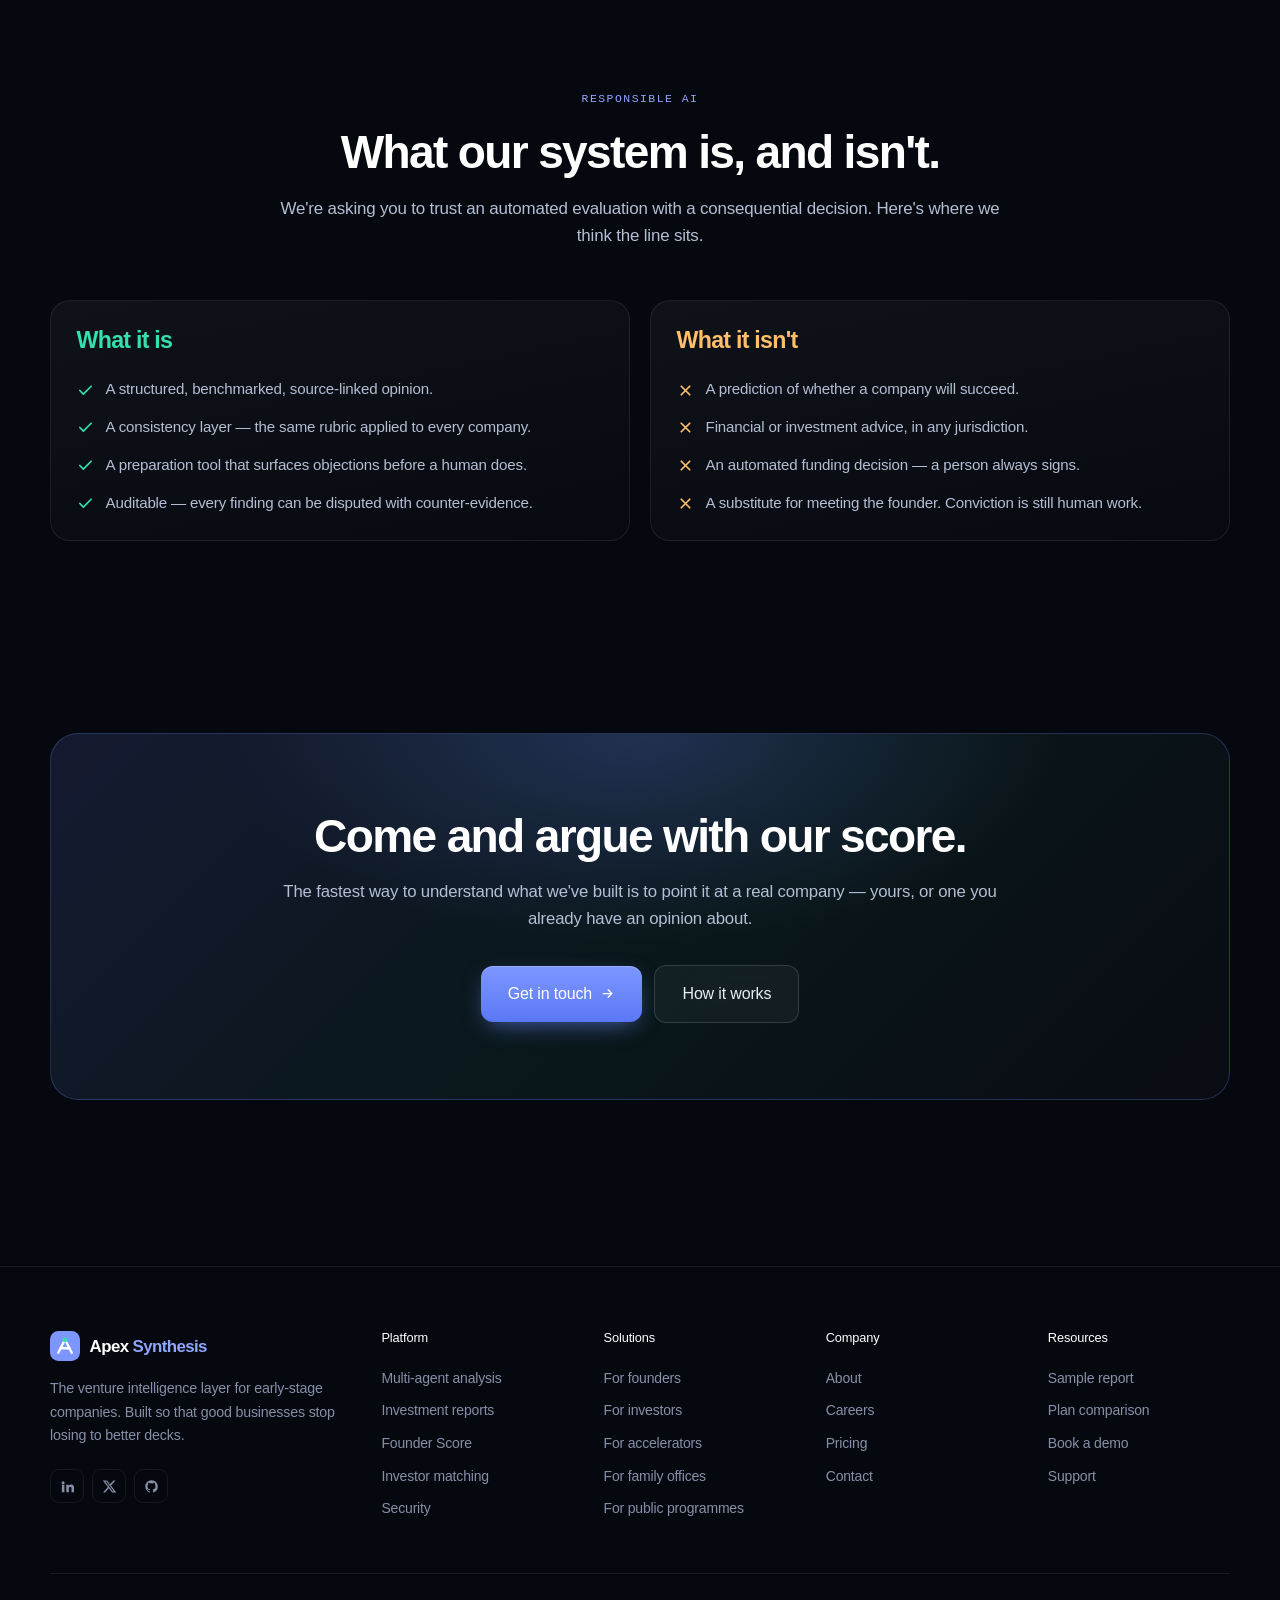
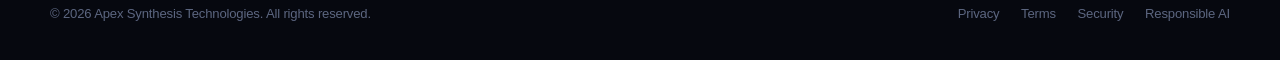
==== commit f9214917: "Rebrand site from FounderOS to Apex Synthesis Renames the product across all seven pages, the styles" ====
--- a/about.html
+++ b/about.html
@@ -3,25 +3,25 @@
 <head>
 <meta charset="UTF-8">
 <meta name="viewport" content="width=device-width, initial-scale=1">
-<title>Company — Why we built FounderOS</title>
-<meta name="description" content="FounderOS is building the venture intelligence layer for early-stage companies — so capital finds good businesses instead of good decks. Our story, principles and team.">
+<title>Company — Why we built Apex Synthesis</title>
+<meta name="description" content="Apex Synthesis is building the venture intelligence layer for early-stage companies — so capital finds good businesses instead of good decks. Our story, principles and team.">
 <meta name="theme-color" content="#06080F">
-<link rel="icon" href="data:image/svg+xml,<svg xmlns='http://www.w3.org/2000/svg' viewBox='0 0 32 32'><rect width='32' height='32' rx='8' fill='%236E8BFF'/><path d='M10 22V10h11M10 16.5h8' stroke='%23fff' stroke-width='2.4' fill='none' stroke-linecap='round'/></svg>">
+<link rel="icon" href="data:image/svg+xml,<svg xmlns='http://www.w3.org/2000/svg' viewBox='0 0 32 32'><rect width='32' height='32' rx='8' fill='%236E8BFF'/><path d='M9 23L14.6 12M17.4 12L23 23M11.35 18.4h9.3' stroke='%23fff' stroke-width='2.4' fill='none' stroke-linecap='round'/><circle cx='16' cy='9.4' r='2.5' fill='%2333E0AE'/></svg>">
 <link rel="stylesheet" href="assets/css/style.css">
 </head>
 <body>
 
 <header class="nav">
   <div class="wrap nav__inner">
-    <a href="index.html" class="logo" aria-label="FounderOS home">
+    <a href="index.html" class="logo" aria-label="Apex Synthesis home">
       <svg class="logo__mark" viewBox="0 0 32 32" fill="none" aria-hidden="true">
         <rect width="32" height="32" rx="9" fill="url(#lg)"/>
-        <path d="M10.5 22.5V9.5h11" stroke="#fff" stroke-width="2.5" stroke-linecap="round"/>
-        <path d="M10.5 16.4h7.6" stroke="#fff" stroke-width="2.5" stroke-linecap="round"/>
-        <circle cx="23" cy="22.2" r="2.6" fill="#33E0AE"/>
+        <path d="M8.8 23.2L14.5 12M17.5 12L23.2 23.2" stroke="#fff" stroke-width="2.5" stroke-linecap="round"/>
+        <path d="M11.3 18.4h9.4" stroke="#fff" stroke-width="2.5" stroke-linecap="round"/>
+        <circle cx="16" cy="9.4" r="2.6" fill="#33E0AE"/>
         <defs><linearGradient id="lg" x1="0" y1="0" x2="32" y2="32"><stop stop-color="#7D97FF"/><stop offset="1" stop-color="#4C69E8"/></linearGradient></defs>
       </svg>
-      <span class="logo__text">Founder<span>OS</span></span>
+      <span class="logo__text">Apex <span>Synthesis</span></span>
     </a>
     <nav class="nav__links" aria-label="Primary">
       <a href="platform.html">Platform</a>
@@ -77,7 +77,7 @@
         <p style="margin-bottom:1rem">Investors compensate with pattern-matching, which works until it quietly
            encodes bias. Founders compensate by optimising the deck, which teaches them to be
            persuasive rather than correct. Both sides end up trading in narrative.</p>
-        <p>FounderOS exists to make the underlying evidence legible — to both sides, in the
+        <p>Apex Synthesis exists to make the underlying evidence legible — to both sides, in the
            same structured form, at a cost that a pre-seed company can afford. That's the whole
            thesis.</p>
       </div>
@@ -105,7 +105,7 @@
       <div class="founder-note__aside">
         <div class="portrait">
           <span class="portrait__fallback">AB</span>
-          <img src="assets/img/adam-bocev.jpg" alt="Adam Bocev, Co-founder and CEO of FounderOS" loading="lazy" onerror="this.remove()">
+          <img src="assets/img/adam-bocev.jpg" alt="Adam Bocev, Co-founder and CEO of Apex Synthesis" loading="lazy" onerror="this.remove()">
         </div>
         <a href="https://www.linkedin.com/in/adam-bocev/" class="btn btn--li btn--block" target="_blank" rel="noopener noreferrer">
           <svg viewBox="0 0 24 24" fill="currentColor" aria-hidden="true"><path d="M4.98 3.5a2.5 2.5 0 11-.02 5 2.5 2.5 0 01.02-5zM3 9h4v12H3zM10 9h3.8v1.65h.05c.53-.95 1.83-1.95 3.77-1.95 4.03 0 4.78 2.5 4.78 5.76V21h-4v-5.7c0-1.36-.03-3.1-1.95-3.1-1.95 0-2.25 1.47-2.25 3v5.8h-4z"/></svg>
@@ -128,7 +128,7 @@
            company that never got the four minutes, and you start to see how much good work gets
            lost to a process that was never designed to give feedback.</p>
 
-        <p>FounderOS is my attempt to close that gap. Not to replace investors — capital is a human
+        <p>Apex Synthesis is my attempt to close that gap. Not to replace investors — capital is a human
            business and should stay one — but to make sure that by the time a founder walks into
            that room, they already know what they're going to be asked. And that the person on the
            other side of the table is reading the company, not the deck.</p>
@@ -139,7 +139,7 @@
         <div class="signature">
           <div>
             <div class="signature__name">Adam Bocev</div>
-            <div class="signature__role">Co-founder &amp; CEO, FounderOS</div>
+            <div class="signature__role">Co-founder &amp; CEO, Apex Synthesis</div>
           </div>
           <a href="contact.html" class="btn btn--ghost btn--sm" style="margin-left:auto">Get in touch
             <svg class="arrow" viewBox="0 0 24 24" fill="none" stroke="currentColor" stroke-width="2" stroke-linecap="round" stroke-linejoin="round"><path d="M5 12h14M13 6l6 6-6 6"/></svg>
@@ -217,7 +217,7 @@
           <img src="assets/img/adam-bocev-portrait.jpg" alt="Adam Bocev" loading="lazy" onerror="this.remove()">
         </div>
         <b>Adam Bocev</b><span>Co-founder &amp; CEO</span>
-        <p>Sets the product direction and the venture rubric behind the platform. Works directly with the founders and funds using FounderOS.</p>
+        <p>Sets the product direction and the venture rubric behind the platform. Works directly with the founders and funds using Apex Synthesis.</p>
         <a class="member__li" href="https://www.linkedin.com/in/adam-bocev/" target="_blank" rel="noopener noreferrer">
           <svg viewBox="0 0 24 24" fill="currentColor" aria-hidden="true"><path d="M4.98 3.5a2.5 2.5 0 11-.02 5 2.5 2.5 0 01.02-5zM3 9h4v12H3zM10 9h3.8v1.65h.05c.53-.95 1.83-1.95 3.77-1.95 4.03 0 4.78 2.5 4.78 5.76V21h-4v-5.7c0-1.36-.03-3.1-1.95-3.1-1.95 0-2.25 1.47-2.25 3v5.8h-4z"/></svg>
           LinkedIn
@@ -311,12 +311,12 @@
         <a href="index.html" class="logo">
           <svg class="logo__mark" viewBox="0 0 32 32" fill="none" aria-hidden="true">
             <rect width="32" height="32" rx="9" fill="url(#lgf)"/>
-            <path d="M10.5 22.5V9.5h11" stroke="#fff" stroke-width="2.5" stroke-linecap="round"/>
-            <path d="M10.5 16.4h7.6" stroke="#fff" stroke-width="2.5" stroke-linecap="round"/>
-            <circle cx="23" cy="22.2" r="2.6" fill="#33E0AE"/>
+            <path d="M8.8 23.2L14.5 12M17.5 12L23.2 23.2" stroke="#fff" stroke-width="2.5" stroke-linecap="round"/>
+            <path d="M11.3 18.4h9.4" stroke="#fff" stroke-width="2.5" stroke-linecap="round"/>
+            <circle cx="16" cy="9.4" r="2.6" fill="#33E0AE"/>
             <defs><linearGradient id="lgf" x1="0" y1="0" x2="32" y2="32"><stop stop-color="#7D97FF"/><stop offset="1" stop-color="#4C69E8"/></linearGradient></defs>
           </svg>
-          <span class="logo__text">Founder<span>OS</span></span>
+          <span class="logo__text">Apex <span>Synthesis</span></span>
         </a>
         <p>The venture intelligence layer for early-stage companies. Built so that good
            businesses stop losing to better decks.</p>
@@ -332,7 +332,7 @@
       <div class="footer__col"><h5>Resources</h5><a href="platform.html">Sample report</a><a href="pricing.html">Plan comparison</a><a href="contact.html">Book a demo</a><a href="contact.html">Support</a></div>
     </div>
     <div class="footer__bottom">
-      <span>© <span data-year>2026</span> FounderOS Technologies. All rights reserved.</span>
+      <span>© <span data-year>2026</span> Apex Synthesis Technologies. All rights reserved.</span>
       <nav><a href="#">Privacy</a><a href="#">Terms</a><a href="#">Security</a><a href="#">Responsible AI</a></nav>
     </div>
   </div>
--- a/assets/css/style.css
+++ b/assets/css/style.css
@@ -1,5 +1,5 @@
 /* ==========================================================================
-   FounderOS — Design System
+   Apex Synthesis — Design System
    Venture Intelligence Platform
    ========================================================================== */
 
@@ -846,6 +846,8 @@
 
 @media (max-width: 620px) {
   .wrap { width: calc(100% - 2.25rem); }
+  .logo { gap: .5rem; }
+  .logo__text { font-size: .96rem; }
   .agents, .grid-2, .grid-3, .grid-4, .quotes, .plans, .team, .steps, .form__row { grid-template-columns: 1fr; }
   .step::after { display: none; }
   .plan--featured { order: 0; }
